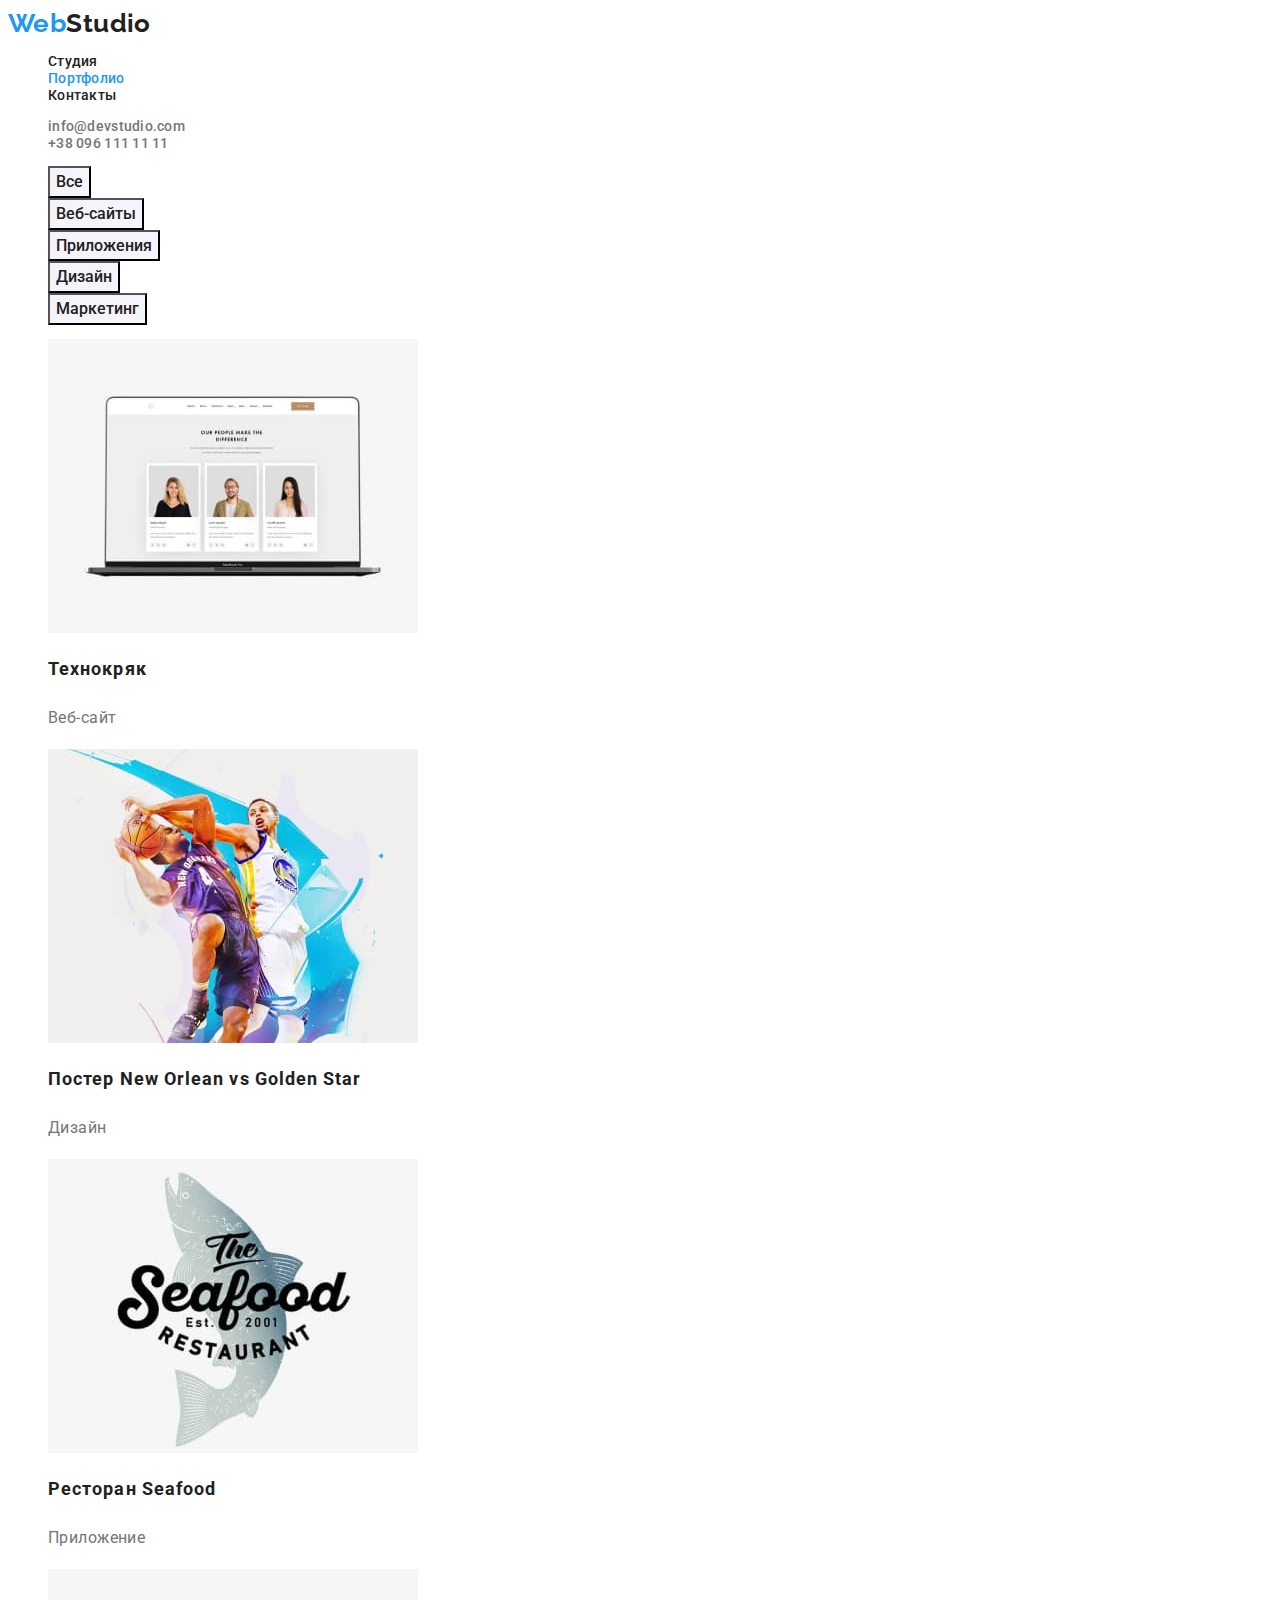
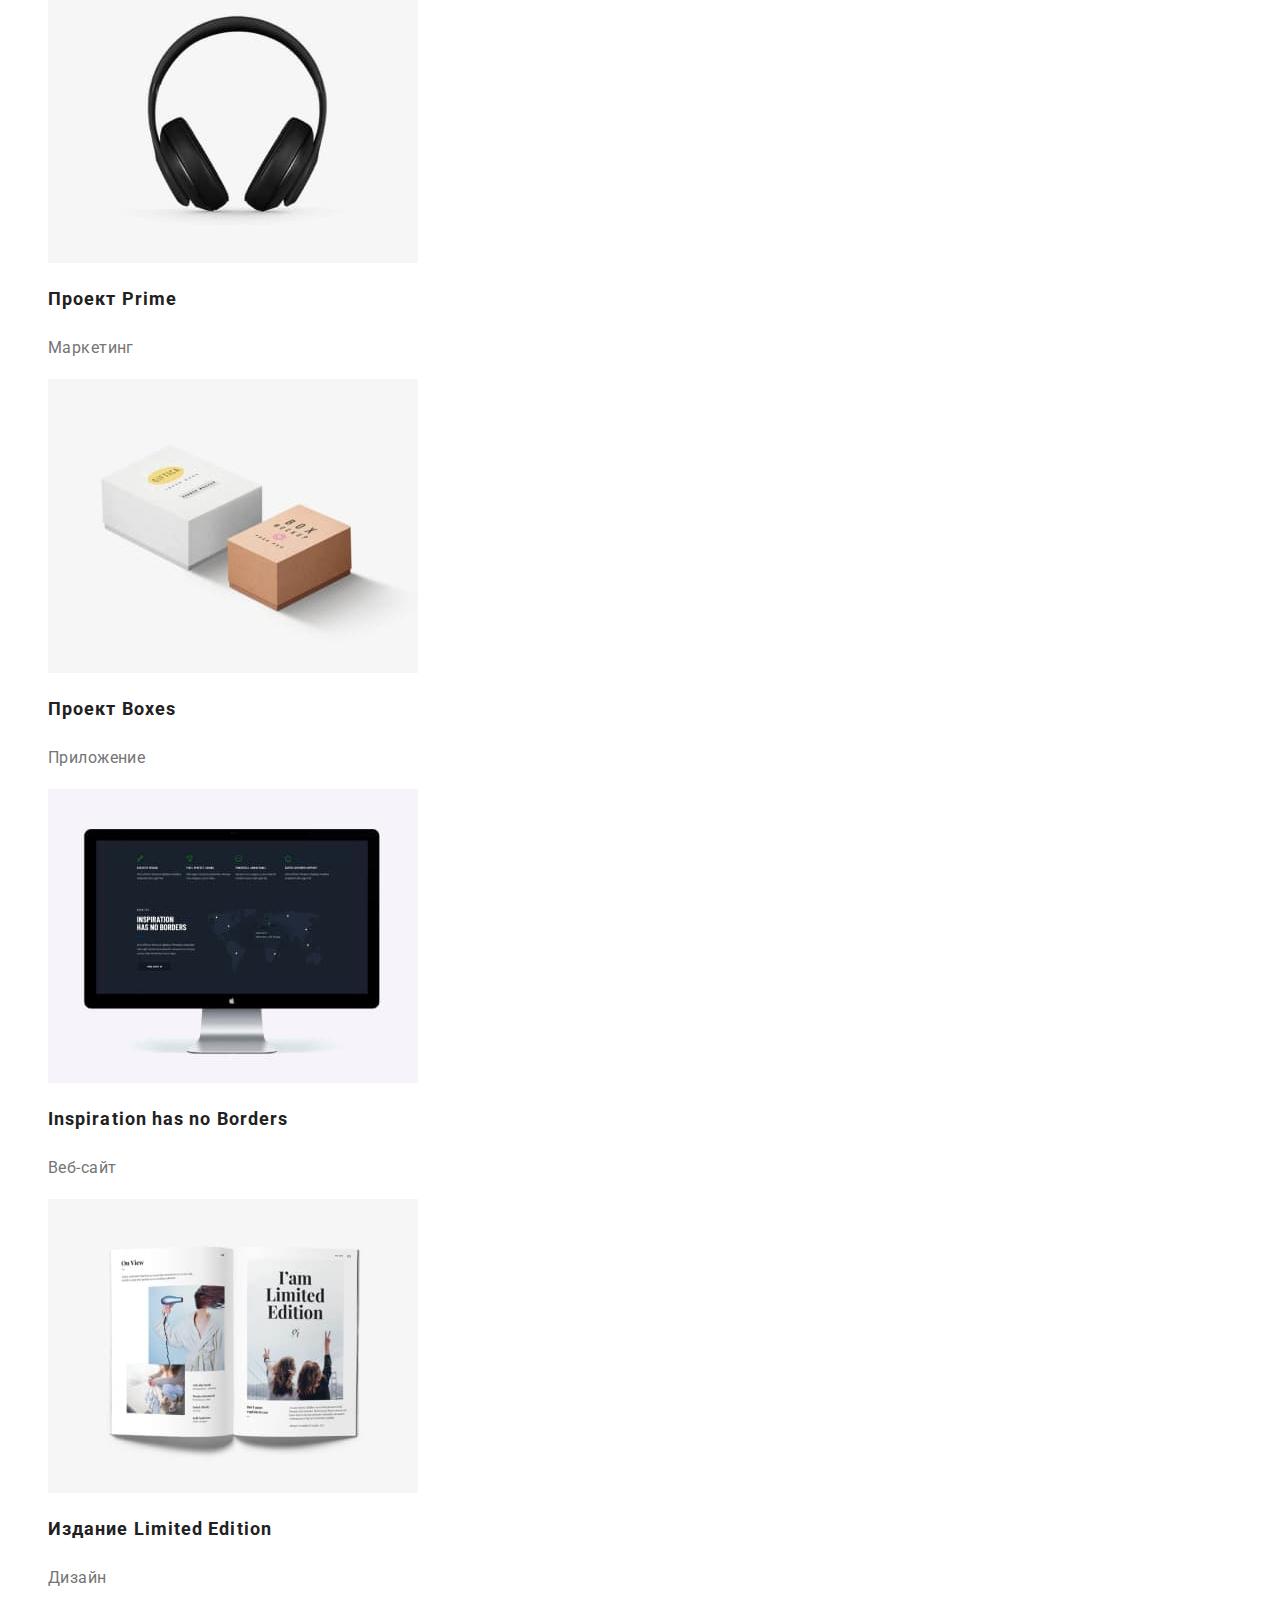
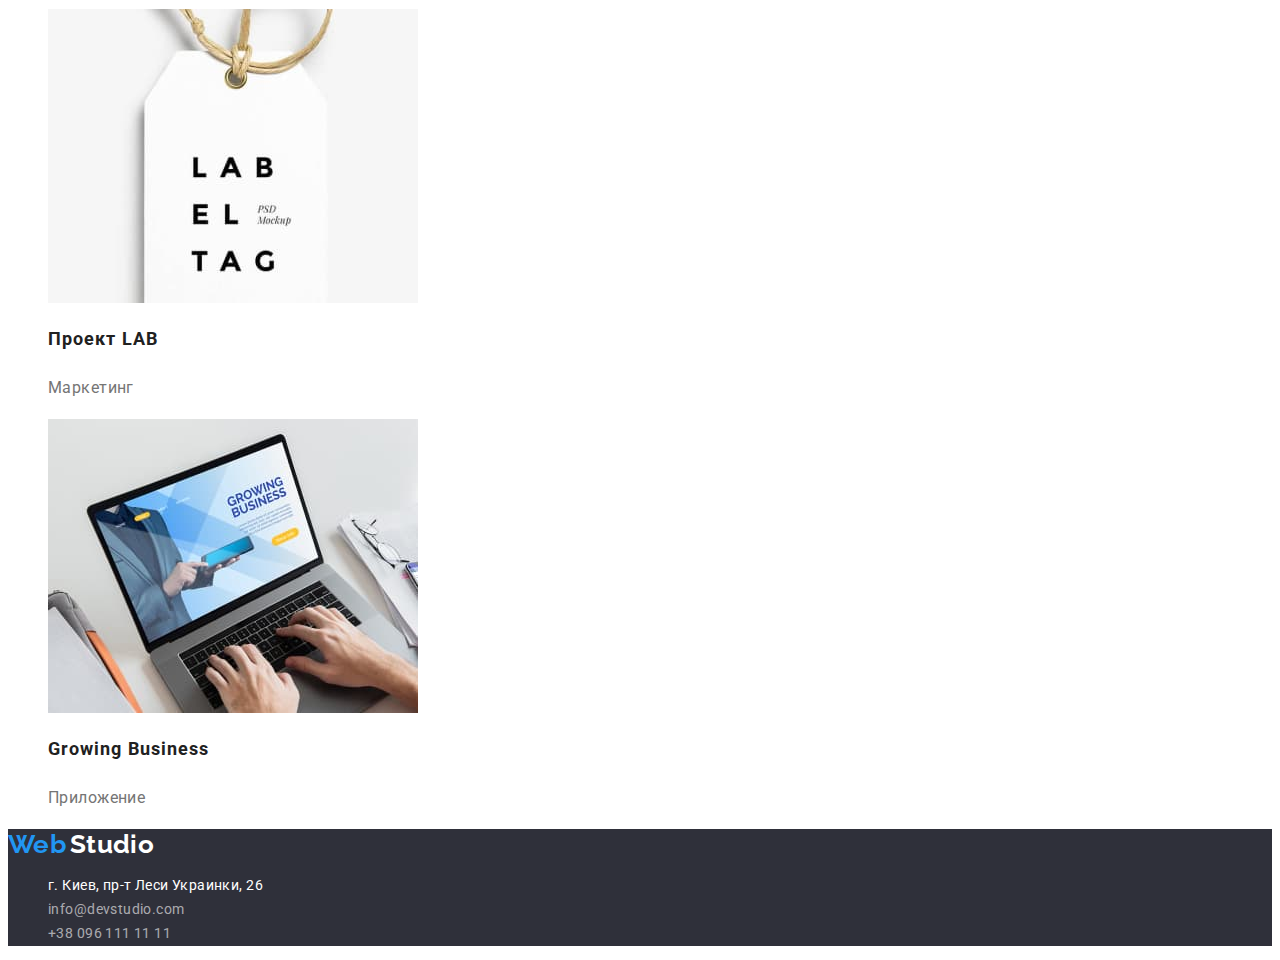
==== portfolio.html @ 916453ed "new" ====
<!DOCTYPE html>
<html lang="ru">
<head>
    <meta charset="UTF-8">
    <meta http-equiv="X-UA-Compatible" content="IE=edge">
    <meta name="viewport" content="width=device-width, initial-scale=1.0">
    <title>Document</title>
    <link rel="preconnect" href="https://fonts.googleapis.com">
    <link rel="preconnect" href="https://fonts.gstatic.com" crossorigin>
    <link href="https://fonts.googleapis.com/css2?family=Raleway:wght@700&family=Roboto:wght@400;500;700;900&display=swap"
          rel="stylesheet">
    <link rel="stylesheet" href="./css/styles.css">
</head>
<body>
         <header class="page-header">
                <nav class="nav">
                    <a href="index.html" class="page-logo link"> <span class="logo-active">Web</span><span
                            class="logo">Studio</span></a>
            
                    <ul class="site-nav list">
                        <li><a href="./index.html" class="link ">Студия</a></li>
                        <li><a href="./portfolio.html" class="link current">Портфолио</a></li>
                        <li><a href="" class="link">Контакты</a></li>
                    </ul>
                </nav>
                <ul class="auth-nav list">
                    <li class=""><a href="mail:info@devstudio.com" class="link">info@devstudio.com </a></li>
                    <li class=""><a href="tel:+380961111111" class="link">+38 096 111 11 11 </a></li>
                </ul>
            
         </header>
        <main>
            <section>
                <h1 class="visually-hidden">Портфолио</h1>
                <ul class="list">
                    <li><button type="button" class="btn">Все</button></li>
                    <li><button type="button" class="btn">Веб-сайты</button></li>
                    <li><button type="button" class="btn">Приложения</button></li>
                    <li><button type="button" class="btn">Дизайн</button></li>
                    <li><button type="button" class="btn">Маркетинг</button></li>
                </ul>
                <ul class="list">
                    <li class="">
                        <a href="" class="link">
                            <img src="./images/portfolio-1.jpg" alt="наши люди" width="370">
                            <h2 class="port-title">Технокряк</h2>
                            <p class="port-text">Веб-сайт</p>
                        </a>
                    </li>
                    <li>
                        <a href="" class="link">
                            <img src="./images/portfolio-2.jpg" alt="два баскетболиста" width="370">
                            <h2 class="port-title">Постер New Orlean vs Golden Star</h2>
                            <p class="port-text">Дизайн</p>
                        </a>
                    </li>
                    <li>
                        <a href="" class="link">
                            <img src="./images/portfolio-3.jpg" alt="ресторан морепродуктов" width="370">
                            <h2 class="port-title">Ресторан Seafood</h2>
                            <p class="port-text">Приложение</p>
                        </a>
                    </li>
                    <li>
                        <a href="" class="link">
                            <img src="./images/portfolio-4.jpg" alt="наушники" width="370">
                            <h2 class="port-title">Проект Prime</h2>
                            <p class="port-text">Маркетинг</p>
                        </a>
                    </li>
                    <li>
                        <a href="" class="link">
                            <img src="./images/portfolio-5.jpg" alt="две коробки" width="370">
                            <h2 class="port-title">Проект Boxes</h2>
                            <p class="port-text">Приложение</p>
                        </a>
                    </li>
                    <li>
                        <a href="" class="link">
                            <img src="./images/portfolio-6.jpg" alt="монитор" width="370">
                            <h2 class="port-title">Inspiration has no Borders</h2>
                            <p class="port-text">Веб-сайт</p>
                        </a>
                    </li>
                    <li>
                        <a href="" class="link">
                            <img src="./images/portfolio-7.jpg" alt="книга" width="370">
                            <h2 class="port-title">Издание Limited Edition</h2>
                            <p class="port-text">Дизайн</p>
                        </a>
                    </li>
                    <li>
                        <a href="" class="link">
                            <img src="./images/portfolio-8.jpg" alt="бирка">
                            <h2 class="port-title">Проект LAB</h2>
                            <p class="port-text">Маркетинг</p>
                        </a>
                    </li>
                    <li>
                        <a href="" class="link">
                            <img src="./images/portfolio-9.jpg" alt="ноутбук" width="370">
                            <h2 class="port-title">Growing Business</h2>
                            <p class="port-text">Приложение</p>
                        </a>
                    </li>
                </ul>
            </section>
        </main>

    <footer class="group">
        <a href="index.html" class="page-logo link "> <span class="logo-active">Web</span> <span class="logo">Studio</span></a>
        <address class="place">
            <ul class="menu list">
                <li><a href="https://goo.gl/maps/wAKZmXzCCc5WXMGi8" target="blank" rel="noopener nofollow noreferrer"
                        class="home-link link">
                        г. Киев, пр-т Леси Украинки, 26</a></li>
                <li><a href="mail:info@devstudio.com" class="link-direction link">info@devstudio.com</a></li>
                <li><a href="tel:+380961111111" class="link-direction link">+38 096 111 11 11</a></li>
            </ul>
        </address>
    
    </footer>
</body>
</html>
---- css/styles.css ----
:root{
    --primary-text-color: #757575;
    --title-text-color:#212121;
    --accent-color:#2196F3;
    --second-accent-color:#188CE8;
    --white-text-color: #FFFFFF;
    --primary-background-color:#FFFFFF; 
    --second-background-color:#2F303A;
    --third-background-color:#F5F4FA;
    --footer-color:rgba(255, 255, 255, 0.6);
}
body{
    font-family: 'Roboto',sans-serif;
    background-color: var(--primary-background-color);
    color: var(--primary-text-color);
    font-size: 14px;
    letter-spacing: 0.03em;
}

/* ---------------------logo----------------- */
.page-logo:focus{
    color: var(--accent-color);
}
.logo-active{
    font-family:'Raleway',sans-serif;
    font-weight: 700;
    font-size: 26px;
    line-height: 1.19;
    color: var(--accent-color);
}
.logo{
    font-family:'Raleway',sans-serif;
    font-weight: 700;
    font-size: 26px;
    line-height: 1.19;
    color: var(--title-text-color);
}
/* --------------------header-------------------- */
.page-header{
    background-color: var(--white-text-color);
}
.site-nav .link {
    font-weight: 500;
    line-height: 1.14;
    letter-spacing: 0.02em;
    color: var(--title-text-color);
}
.site-nav .link:hover,
.site-nav .link:focus {
    color: var(--accent-color);
}

.auth-nav .link{
    font-weight: 500;
    line-height: 1.14;
    letter-spacing: 0.02em;
    color: var(--primary-text-color);
}
.auth-nav .link:focus, 
.auth-nav .link:hover{
    color: var(--accent-color);
}
.site-nav .current{
    color: var(--accent-color);
}
/* ---------------hero--------------------- */
.hero,
.group{
    background-color:var(--second-background-color);
}
.hero-title{
    font-weight: 900;
    font-size: 44px;
    line-height: 1.36;
    text-align: center;
    letter-spacing: 0.06em;
    text-transform: uppercase;
    color: var(--white-text-color);
}
.hero-btn{
    background-color: var(--accent-color);
    box-shadow: 0px 4px 4px rgba(0, 0, 0, 0.15);
    border-radius: 4px;
    font-weight: 700;
    font-size: 16px;
    line-height: 1.88;
    display: flex;
    align-items: center;
    text-align: center;
    letter-spacing: 0.06em;
    color: var(--white-text-color);
    font-family: inherit;
    cursor: pointer;
}
.hero-btn:hover, 
.hero-btn:focus{
    background-color: var(--second-accent-color);
}

/* -----------------visually-hidden------------------- */
.visually-hidden{
    position: absolute;
    width: 1px;
    height: 1px;
    margin: -1px;
    border: 0;
    padding: 0;
    clip: rect(0 0 0 0);
    overflow: hidden;
}


/* --------------benefits--------------------------- */

.benefits,
.works{
    background-color:var(--primary-background-color);
}
.benefits .title{
    font-weight: 700;
    line-height: 1.14;
    text-transform: uppercase;
    color:var(--title-text-color);
}
.benefits .text{
    line-height: 1.71;
    color: var(--primary-text-color);
}

/* ----------------works-------------------------- */
.team-title,
.works-title{
    font-weight: 700;
    font-size: 36px;
    line-height: 1.16;
    text-align: center;
    color: var(--title-text-color);
}
/* ----------------team----------------------------- */

.team{
    background-color: var(--third-background-color);
}
.team-list{
  background-color: var(--white-text-color);
    box-shadow: 0px 1px 3px rgba(0, 0, 0, 0.12),
    0px 1px 1px rgba(0, 0, 0, 0.14),
    0px 2px 1px rgba(0, 0, 0, 0.2);
    border-radius: 0px 0px 4px 4px;

    width: 270px;
    height: 368px;
    left: 215px;
    top: 1635px;
}
.team .title{
    font-weight: 500;
    font-size: 16px;
    line-height: 1.19;
    text-align: center;
    color: var(--title-text-color);
}
.team .text{
    font-weight: 400;
    font-size: 16px;
    line-height: 1.19;
    text-align: center;
    color:var(--primary-text-color);
}
/* -------------footer-------------- */
.group .logo{
    color: var(--white-text-color);
}
.place {
    font-style: normal;
}
.menu .link-direction {
    color: var(--footer-color);
}
.link-direction,
.home-link{
    line-height: 1.71;
}
.menu .link-direction:hover,
.menu .link-direction:focus{
    color: var(--accent-color);
}

.menu .home-link{
   
    color: var(--white-text-color);
}

.link{
    text-decoration: none;
}
.list{
    list-style: none;
}


/* --------------portfolio------------------ */
.btn{
    font-weight: 500;
    font-size: 16px;
    line-height: 1.62;
    text-align: center;
    color: var(--title-text-color);
    background-color: var(--third-background-color);
    cursor: pointer;
    font-family: inherit;
}
.btn:hover,
.btn:focus{
    color: var(--white-text-color);
    background-color:var(--accent-color)
}
/* ------------section-------------- */
.port-title{
    font-weight: 700;
    font-size: 18px;
    line-height: 2;
    letter-spacing: 0.06em;
    color: var(--title-text-color);
}
.port-text{
    font-weight: 400;
    font-size: 16px;
    line-height: 1.88;
    color: var(--primary-text-color);
}
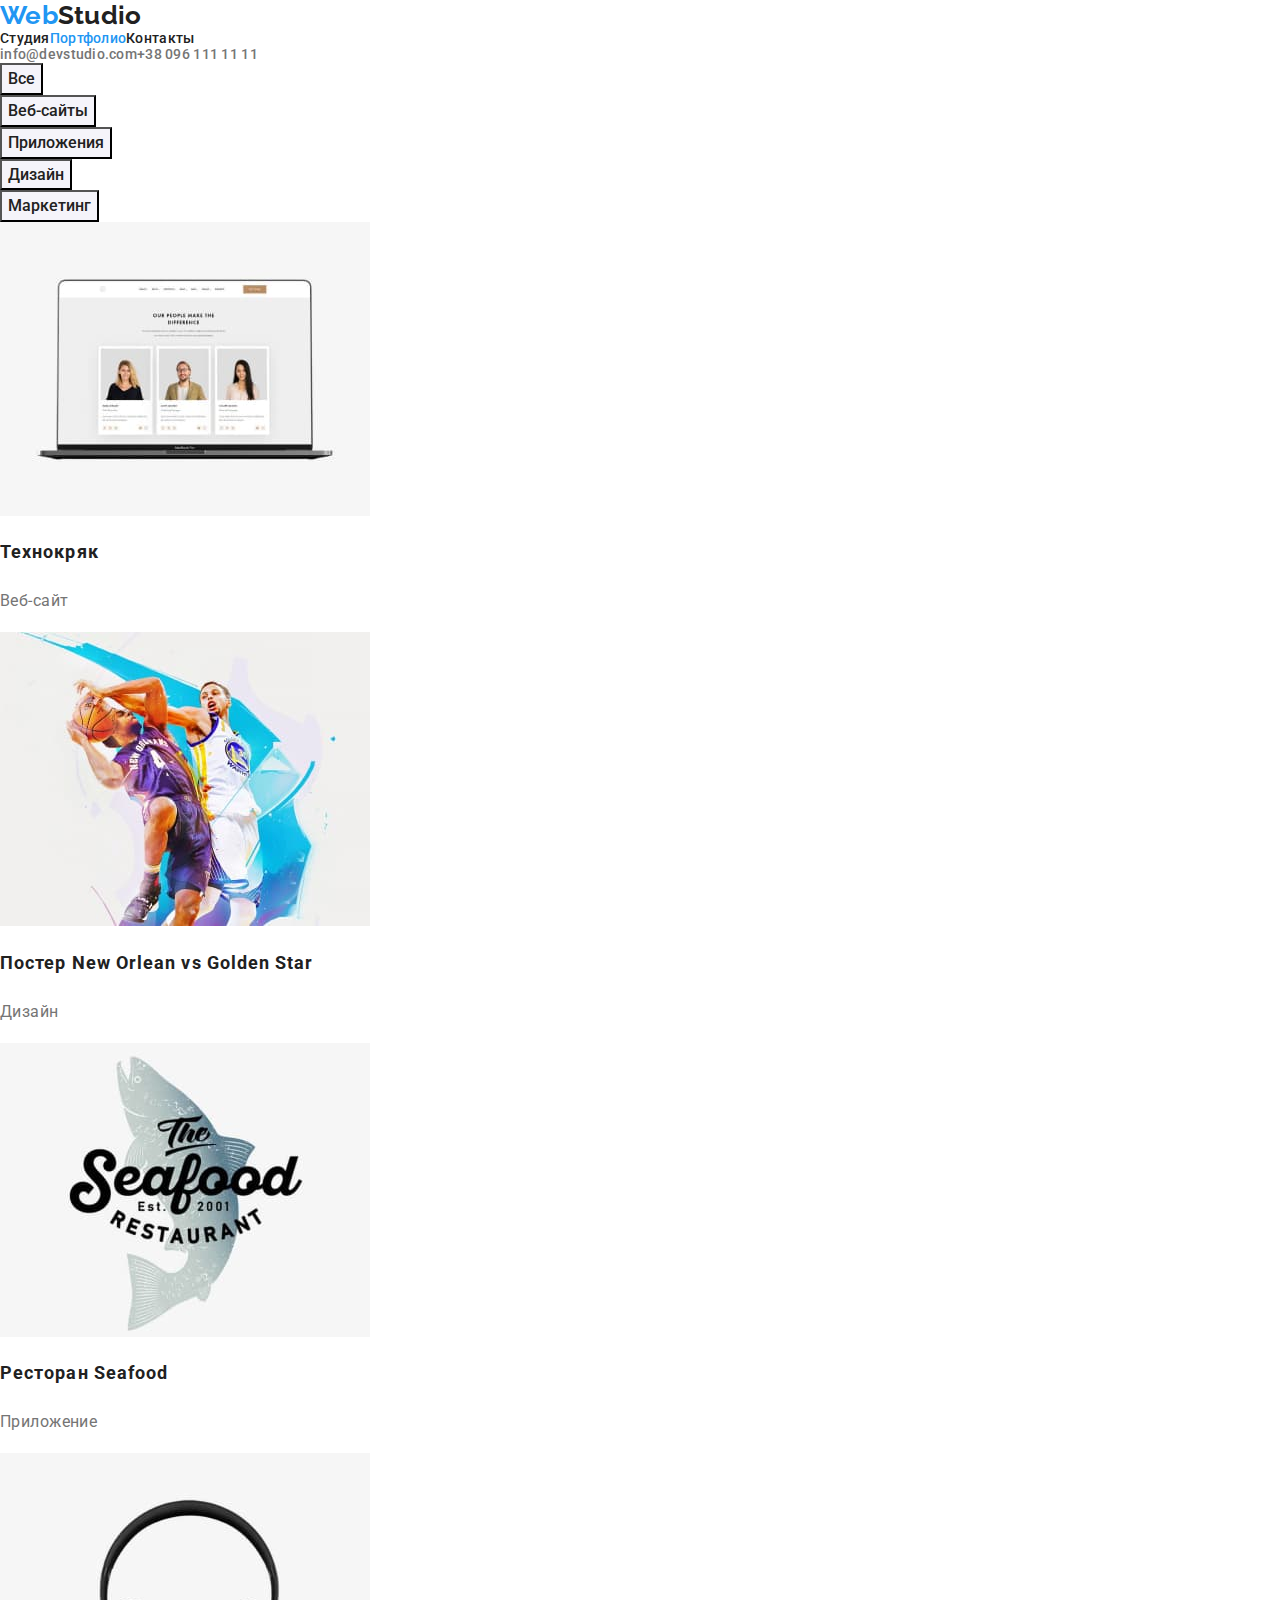
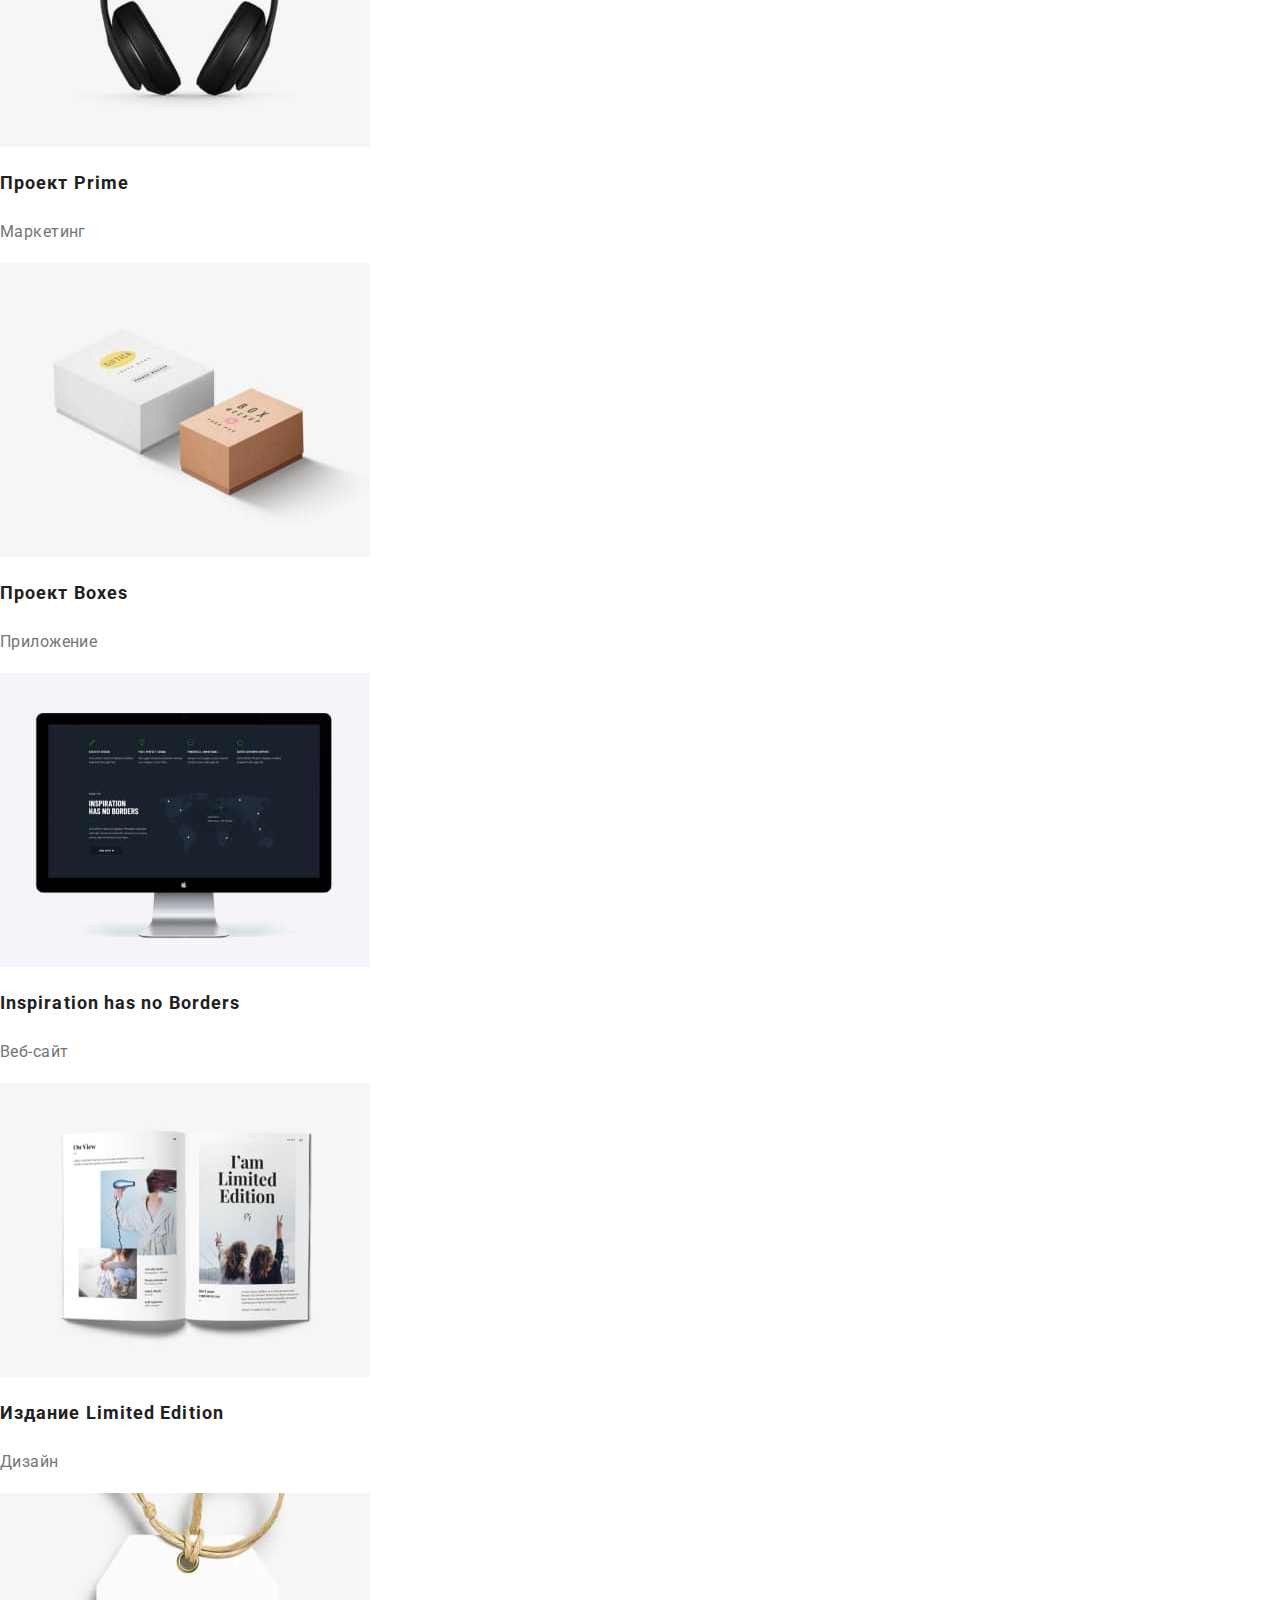
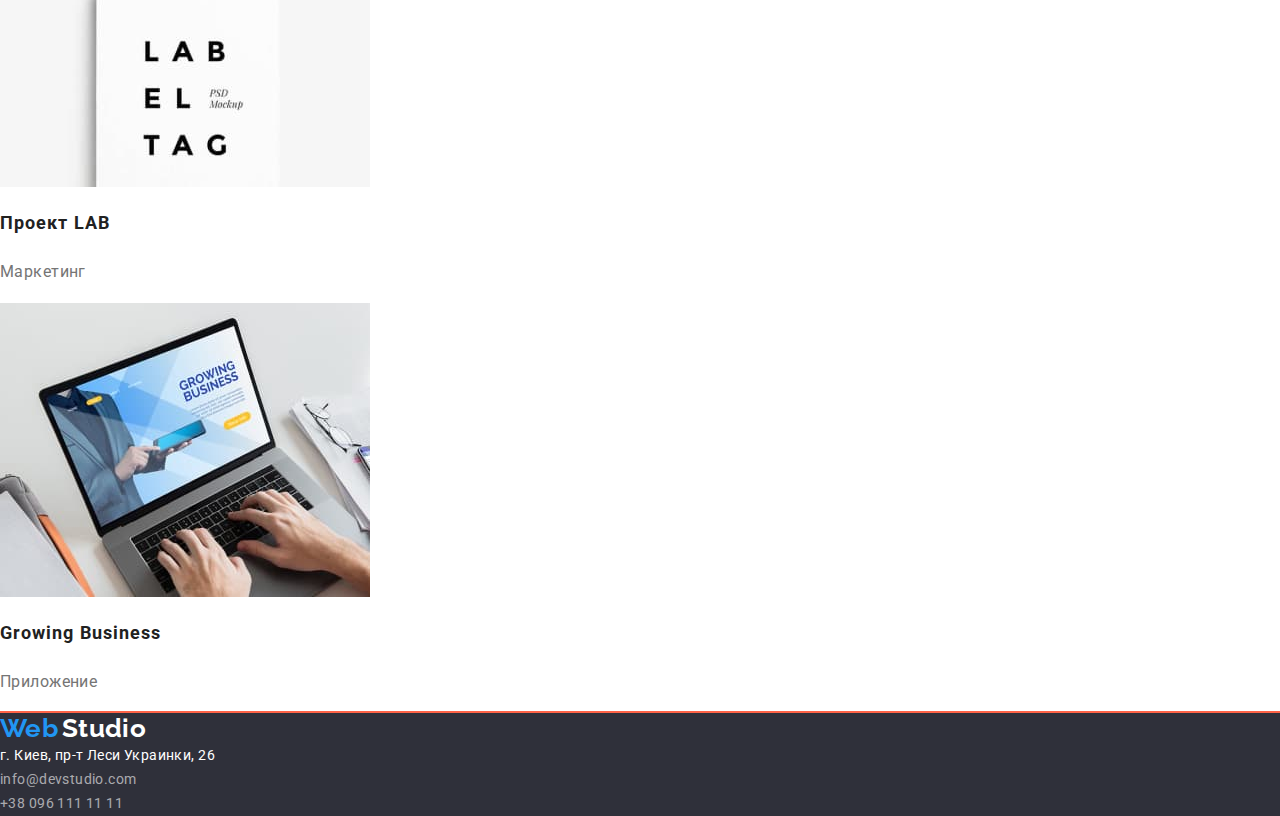
==== commit ccca56e0: "add html scc" ====
--- a/portfolio.html
+++ b/portfolio.html
@@ -5,11 +5,15 @@
     <meta http-equiv="X-UA-Compatible" content="IE=edge">
     <meta name="viewport" content="width=device-width, initial-scale=1.0">
     <title>Document</title>
+    <link rel="stylesheet" href="https://cdnjs.cloudflare.com/ajax/libs/modern-normalize/1.0.0/modern-normalize.min.css" />
+
     <link rel="preconnect" href="https://fonts.googleapis.com">
     <link rel="preconnect" href="https://fonts.gstatic.com" crossorigin>
+
     <link href="https://fonts.googleapis.com/css2?family=Raleway:wght@700&family=Roboto:wght@400;500;700;900&display=swap"
           rel="stylesheet">
     <link rel="stylesheet" href="./css/styles.css">
+    
 </head>
 <body>
          <header class="page-header">
--- a/css/styles.css
+++ b/css/styles.css
@@ -15,11 +15,32 @@
     color: var(--primary-text-color);
     font-size: 14px;
     letter-spacing: 0.03em;
-}
-
+    
+}
+
+
+
+ul{
+    padding: 0;
+    margin: 0;
+    list-style: none;
+}
+a{
+    text-decoration: none;
+}
+.container {
+
+    width: 1200px;
+    padding-left: 15px;
+    padding-right: 15px;
+    outline: 2px solid tomato;
+
+    /* text-align: center; */
+}
 /* ---------------------logo----------------- */
 .page-logo:focus{
     color: var(--accent-color);
+    
 }
 .logo-active{
     font-family:'Raleway',sans-serif;
@@ -36,46 +57,59 @@
     color: var(--title-text-color);
 }
 /* --------------------header-------------------- */
+
 .page-header{
-    background-color: var(--white-text-color);
-}
-.site-nav .link {
     font-weight: 500;
     line-height: 1.14;
     letter-spacing: 0.02em;
-    color: var(--title-text-color);
-}
+    background-color: var(--white-text-color);
+}
+.site-nav .link {
+    color: var(--title-text-color);
+}
+
+.auth-nav .link {
+    color: var(--primary-text-color);
+}
+
 .site-nav .link:hover,
-.site-nav .link:focus {
-    color: var(--accent-color);
-}
-
-.auth-nav .link{
-    font-weight: 500;
-    line-height: 1.14;
-    letter-spacing: 0.02em;
-    color: var(--primary-text-color);
-}
-.auth-nav .link:focus, 
-.auth-nav .link:hover{
-    color: var(--accent-color);
-}
+.site-nav .link:focus,
+.auth-nav .link:focus,
+.auth-nav .link:hover {
+    color: var(--accent-color);
+}
+
 .site-nav .current{
     color: var(--accent-color);
+}
+
+.site-nav,
+.auth-nav{
+    display: flex;
 }
 /* ---------------hero--------------------- */
 .hero,
 .group{
     background-color:var(--second-background-color);
-}
+    outline: 2px solid tomato;
+}
+.hero{
+    text-align: center;
+    /* margin-bottom: 94px; */
+}
+
 .hero-title{
+    margin-top: 0;
+    margin-bottom: 30px;
+
     font-weight: 900;
     font-size: 44px;
     line-height: 1.36;
-    text-align: center;
     letter-spacing: 0.06em;
     text-transform: uppercase;
-    color: var(--white-text-color);
+
+    color: var(--white-text-color);
+    /* background-color: teal; */
 }
 .hero-btn{
     background-color: var(--accent-color);
@@ -84,13 +118,14 @@
     font-weight: 700;
     font-size: 16px;
     line-height: 1.88;
-    display: flex;
-    align-items: center;
-    text-align: center;
+    display:inline-block;
+    /* align-items: center; */
+    /* text-align: center; */
     letter-spacing: 0.06em;
     color: var(--white-text-color);
     font-family: inherit;
     cursor: pointer;
+    /* margin-bottom: 200px; */
 }
 .hero-btn:hover, 
 .hero-btn:focus{
@@ -117,31 +152,75 @@
     background-color:var(--primary-background-color);
 }
 .benefits .title{
+    margin-top: 0;
+    margin-bottom: 10px;
     font-weight: 700;
     line-height: 1.14;
     text-transform: uppercase;
     color:var(--title-text-color);
+    /* background-color:tomato; */
 }
 .benefits .text{
+    margin-top: 0;
+    margin-bottom: 0;
     line-height: 1.71;
     color: var(--primary-text-color);
+}
+
+.benefits {
+    padding-bottom: 94px;
+    padding-top: 94px;
+    /* background-color: rebeccapurple; */
+
+    /* margin-bottom: 94px;  */
+    /* background-color: tomato; */
 }
 
 /* ----------------works-------------------------- */
 .team-title,
 .works-title{
+    margin-top: 0;
+    margin-bottom: 50px;
     font-weight: 700;
     font-size: 36px;
     line-height: 1.16;
     text-align: center;
     color: var(--title-text-color);
 }
+.works{
+    /* background-color: tomato; */
+    /* margin-bottom: 94px; */
+    padding-bottom: 102px;
+}
+
+
 /* ----------------team----------------------------- */
 
 .team{
+    
     background-color: var(--third-background-color);
+    padding-top: 178px;
+    padding-bottom: 102px;
+}
+
+.team .title {
+    margin-top: 0;
+    margin-bottom: 10px;
+
+    font-weight: 500;
+    font-size: 16px;
+    line-height: 1.19;
+     text-align: center;
+    color: var(--title-text-color); 
+}
+
+.imag{
+    margin-bottom: 30px;
 }
 .team-list{
+   
+
+    
   background-color: var(--white-text-color);
     box-shadow: 0px 1px 3px rgba(0, 0, 0, 0.12),
     0px 1px 1px rgba(0, 0, 0, 0.14),
@@ -152,15 +231,12 @@
     height: 368px;
     left: 215px;
     top: 1635px;
-}
-.team .title{
-    font-weight: 500;
-    font-size: 16px;
-    line-height: 1.19;
-    text-align: center;
-    color: var(--title-text-color);
-}
+    
+}
+
 .team .text{
+    margin-top: 0;
+    margin-bottom: 30px;
     font-weight: 400;
     font-size: 16px;
     line-height: 1.19;
@@ -187,16 +263,10 @@
 }
 
 .menu .home-link{
-   
-    color: var(--white-text-color);
-}
-
-.link{
-    text-decoration: none;
-}
-.list{
-    list-style: none;
-}
+    color: var(--white-text-color);
+}
+
+
 
 
 /* --------------portfolio------------------ */
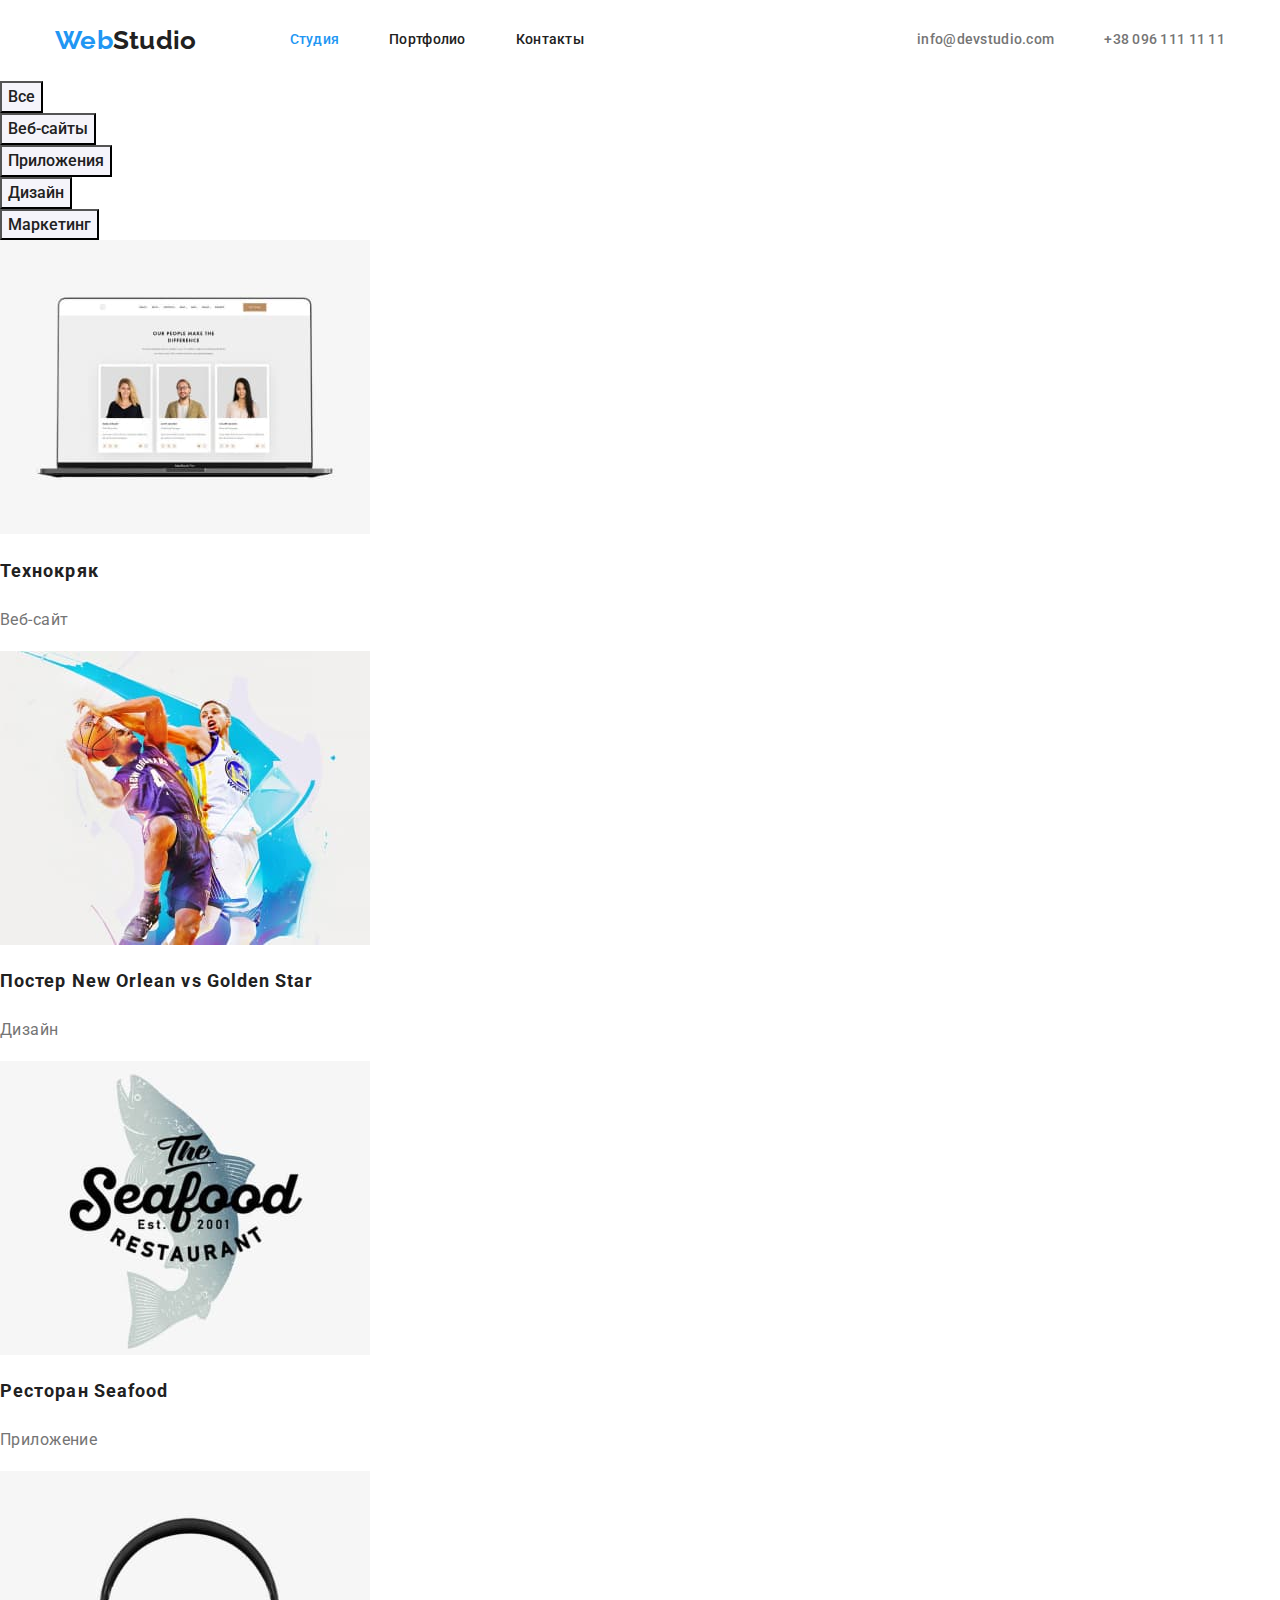
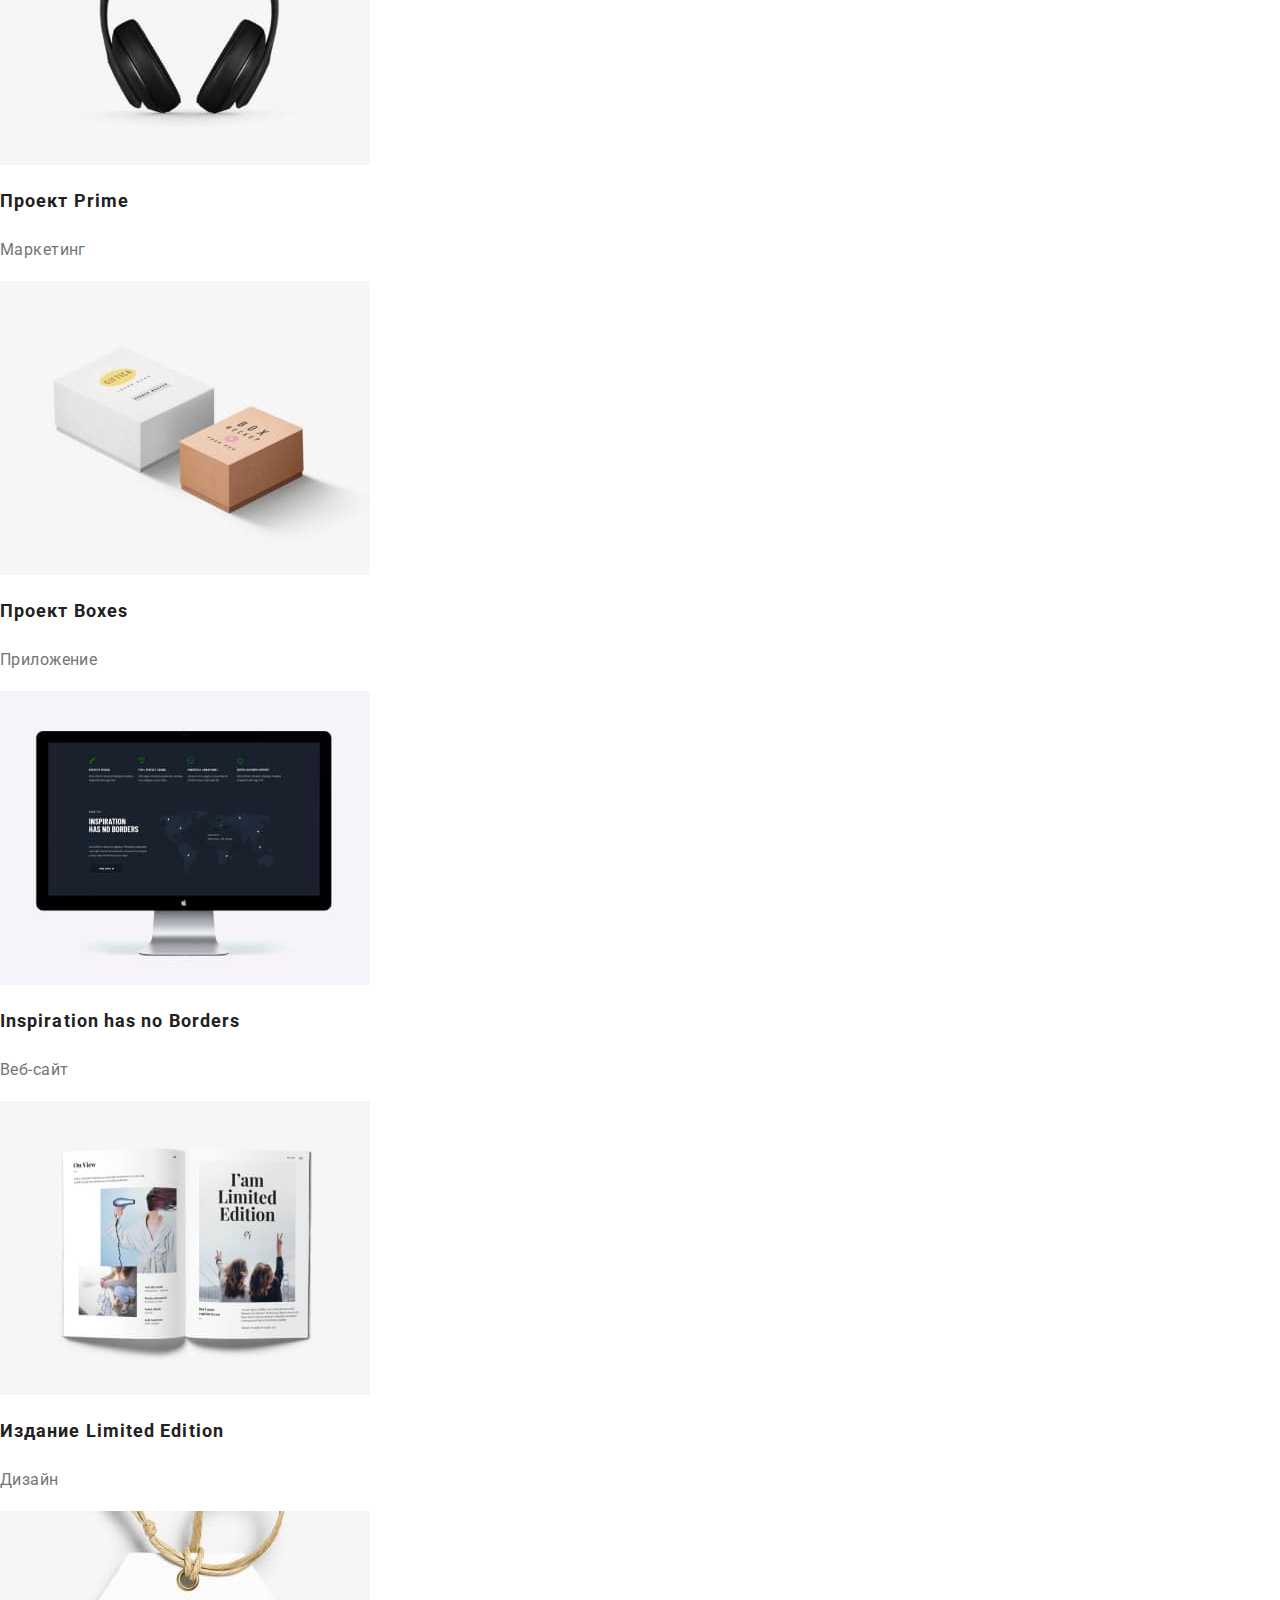
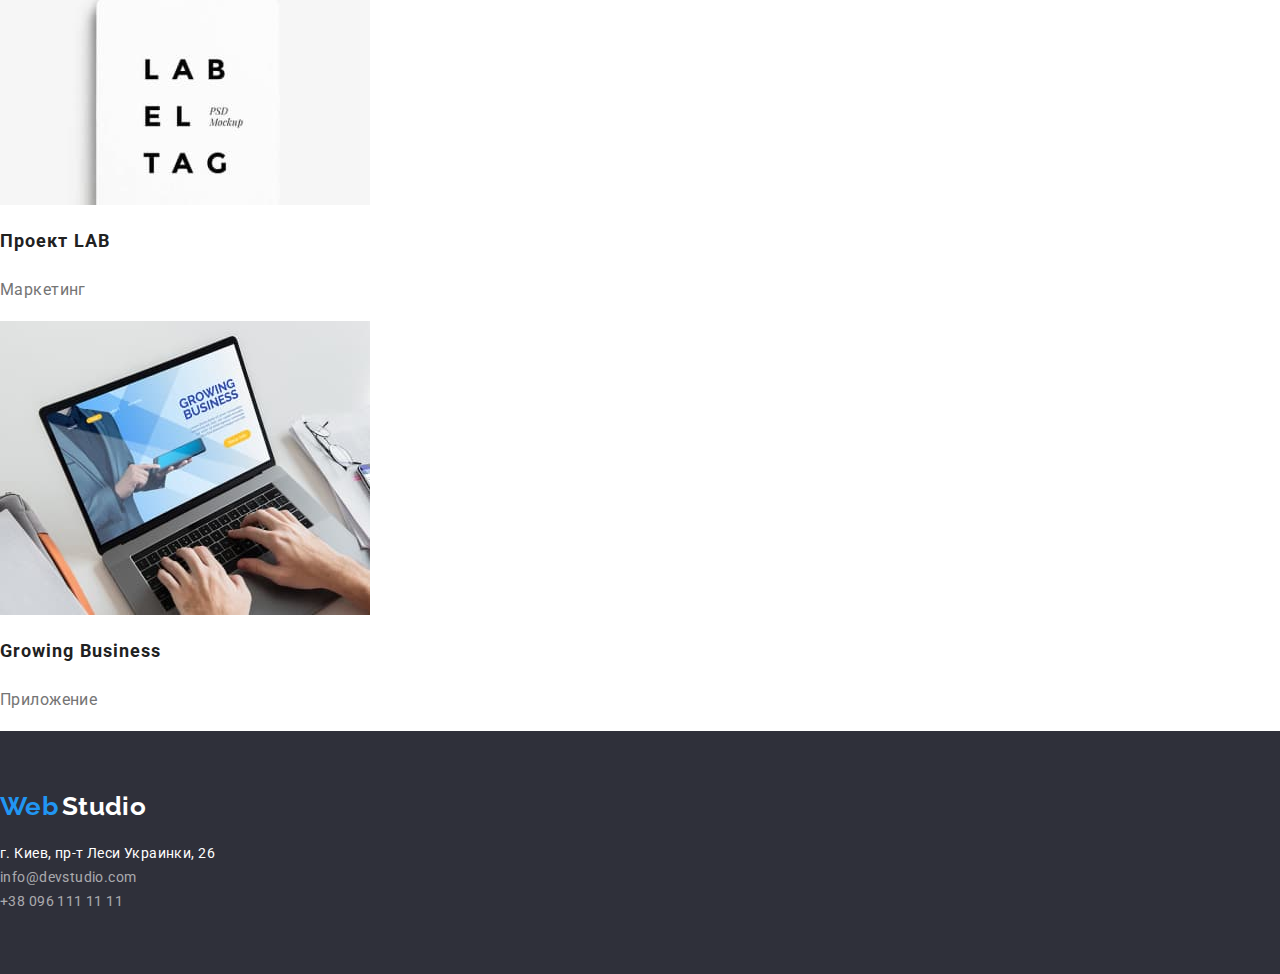
==== commit 3ac9e6b8: "add html" ====
--- a/portfolio.html
+++ b/portfolio.html
@@ -16,23 +16,28 @@
     
 </head>
 <body>
-         <header class="page-header">
-                <nav class="nav">
-                    <a href="index.html" class="page-logo link"> <span class="logo-active">Web</span><span
+        <header class="page-header">
+            <div class="container main-nav">
+                <nav class="header-nav">
+                    <a href="index.html" class="page-logo link"><span class="logo-active">Web</span><span
                             class="logo">Studio</span></a>
-            
-                    <ul class="site-nav list">
-                        <li><a href="./index.html" class="link ">Студия</a></li>
-                        <li><a href="./portfolio.html" class="link current">Портфолио</a></li>
-                        <li><a href="" class="link">Контакты</a></li>
+        
+                    <ul class="site-nav">
+                        <li class="item"><a href="./index.html" class="link current">Студия</a></li>
+                        <li class="item"><a href="./portfolio.html" class="link ">Портфолио</a></li>
+                        <li class="item"><a href="" class="link">Контакты</a></li>
                     </ul>
                 </nav>
-                <ul class="auth-nav list">
-                    <li class=""><a href="mail:info@devstudio.com" class="link">info@devstudio.com </a></li>
-                    <li class=""><a href="tel:+380961111111" class="link">+38 096 111 11 11 </a></li>
+        
+                <ul class="auth-nav">
+                    <li class="item"><a href="mail:info@devstudio.com" class="link">info@devstudio.com </a></li>
+                    <li class="item"><a href="tel:+380961111111" class="link">+38 096 111 11 11 </a></li>
                 </ul>
-            
-         </header>
+        
+            </div>
+        
+        
+        </header>
         <main>
             <section>
                 <h1 class="visually-hidden">Портфолио</h1>
--- a/css/styles.css
+++ b/css/styles.css
@@ -9,6 +9,7 @@
     --third-background-color:#F5F4FA;
     --footer-color:rgba(255, 255, 255, 0.6);
 }
+
 body{
     font-family: 'Roboto',sans-serif;
     background-color: var(--primary-background-color);
@@ -18,54 +19,99 @@
     
 }
 
-
-
 ul{
     padding: 0;
     margin: 0;
     list-style: none;
 }
-a{
+
+.link{
     text-decoration: none;
 }
+
 .container {
-
     width: 1200px;
-    padding-left: 15px;
-    padding-right: 15px;
-    outline: 2px solid tomato;
-
-    /* text-align: center; */
+    margin: 0 auto;
+    padding: 0 15px;
+
+    /* outline: 2px solid tomato; */
 }
 /* ---------------------logo----------------- */
 .page-logo:focus{
     color: var(--accent-color);
-    
-}
+}
+
+.page-logo{
+    padding-top: 25px;
+    padding-bottom: 25px;
+}
+
 .logo-active{
+    color: var(--accent-color);
+
     font-family:'Raleway',sans-serif;
     font-weight: 700;
     font-size: 26px;
     line-height: 1.19;
-    color: var(--accent-color);
-}
+}
+
 .logo{
+    color: var(--title-text-color);
+
     font-family:'Raleway',sans-serif;
     font-weight: 700;
     font-size: 26px;
-    line-height: 1.19;
-    color: var(--title-text-color);
+    line-height: 1.19; 
 }
 /* --------------------header-------------------- */
 
 .page-header{
+    background-color: var(--white-text-color);
+    
+
     font-weight: 500;
     line-height: 1.14;
     letter-spacing: 0.02em;
-    background-color: var(--white-text-color);
-}
+}
+
+/* main-nav */
+.main-nav{
+    display: flex;
+    align-items: center;
+}
+
+.header-nav{
+    display: flex;
+}
+
 .site-nav .link {
-    color: var(--title-text-color);
+    display: block;
+    padding-top: 32px;
+    padding-bottom: 32px;
+
+    color: var(--title-text-color);
+}
+
+.site-nav{
+    display: flex;
+    margin-left: 93px;
+}
+
+.site-nav .item+ .item{
+    margin-left: 50px;
+}
+
+/* auth-nav */
+
+.auth-nav{
+    display: flex;
+    padding-top: 32px;
+    padding-bottom: 32px;
+    margin-left: auto;
+}
+
+.auth-nav .item+.item{
+    margin-left: 50px;
 }
 
 .auth-nav .link {
@@ -76,57 +122,57 @@
 .site-nav .link:focus,
 .auth-nav .link:focus,
 .auth-nav .link:hover {
-    color: var(--accent-color);
+    color: var(--accent-color);     
 }
 
 .site-nav .current{
     color: var(--accent-color);
 }
 
-.site-nav,
-.auth-nav{
-    display: flex;
-}
 /* ---------------hero--------------------- */
-.hero,
-.group{
+.hero{
     background-color:var(--second-background-color);
-    outline: 2px solid tomato;
-}
+}
+
 .hero{
     text-align: center;
-    /* margin-bottom: 94px; */
 }
 
 .hero-title{
-    margin-top: 0;
+    padding-top: 200px;
+    width: 696px;
+    margin: 0 auto;
     margin-bottom: 30px;
+
+    color: var(--white-text-color); 
 
     font-weight: 900;
     font-size: 44px;
     line-height: 1.36;
     letter-spacing: 0.06em;
     text-transform: uppercase;
-
+    
+}
+
+.hero-btn{
+    display:inline-block;
+    margin-bottom: 200px;
+    padding: 10px 32px;
+    border-radius: 4px;
+    border: none;
+
+    background-color: var(--accent-color);
     color: var(--white-text-color);
-    /* background-color: teal; */
-}
-.hero-btn{
-    background-color: var(--accent-color);
-    box-shadow: 0px 4px 4px rgba(0, 0, 0, 0.15);
-    border-radius: 4px;
+
     font-weight: 700;
     font-size: 16px;
     line-height: 1.88;
-    display:inline-block;
-    /* align-items: center; */
-    /* text-align: center; */
     letter-spacing: 0.06em;
-    color: var(--white-text-color);
+
     font-family: inherit;
     cursor: pointer;
-    /* margin-bottom: 200px; */
-}
+   }
+
 .hero-btn:hover, 
 .hero-btn:focus{
     background-color: var(--second-accent-color);
@@ -143,64 +189,82 @@
     clip: rect(0 0 0 0);
     overflow: hidden;
 }
-
-
 /* --------------benefits--------------------------- */
 
 .benefits,
 .works{
     background-color:var(--primary-background-color);
 }
+
+.section-list{
+    display: flex;
+}
+
+.section-list .item+.item{
+    margin-left: 30px;
+}
+
 .benefits .title{
     margin-top: 0;
     margin-bottom: 10px;
+
+    color:var(--title-text-color);
+
     font-weight: 700;
     line-height: 1.14;
     text-transform: uppercase;
-    color:var(--title-text-color);
-    /* background-color:tomato; */
-}
+}
+
 .benefits .text{
     margin-top: 0;
     margin-bottom: 0;
+
+    color: var(--primary-text-color);
+
     line-height: 1.71;
-    color: var(--primary-text-color);
 }
 
 .benefits {
-    padding-bottom: 94px;
-    padding-top: 94px;
-    /* background-color: rebeccapurple; */
-
-    /* margin-bottom: 94px;  */
-    /* background-color: tomato; */
-}
-
+    padding: 94px 0;
+ }
+
+ .benefits{
+     padding-bottom: 0;
+ }
 /* ----------------works-------------------------- */
+
 .team-title,
 .works-title{
     margin-top: 0;
     margin-bottom: 50px;
+
+    color: var(--title-text-color);
+
     font-weight: 700;
     font-size: 36px;
     line-height: 1.16;
-    text-align: center;
-    color: var(--title-text-color);
+    text-align: center; 
+}
+.works-list{
+    display: flex;
+}
+
+.works-list .item+.item{
+    margin-left: 30px;
 }
 .works{
-    /* background-color: tomato; */
-    /* margin-bottom: 94px; */
-    padding-bottom: 102px;
-}
-
-
+    padding: 94px 0;
+}
 /* ----------------team----------------------------- */
 
 .team{
-    
+    padding: 94px 0;
+
     background-color: var(--third-background-color);
-    padding-top: 178px;
-    padding-bottom: 102px;
+}
+
+.imag{
+    margin-bottom: 30px;
 }
 
 .team .title {
@@ -214,14 +278,16 @@
     color: var(--title-text-color); 
 }
 
-.imag{
-    margin-bottom: 30px;
-}
 .team-list{
-   
-
-    
-  background-color: var(--white-text-color);
+    display: flex;
+}
+
+.team-list .item+.item{
+    margin-left: 30px;
+}
+
+.team-list .item{
+    background-color: var(--white-text-color);
     box-shadow: 0px 1px 3px rgba(0, 0, 0, 0.12),
     0px 1px 1px rgba(0, 0, 0, 0.14),
     0px 2px 1px rgba(0, 0, 0, 0.2);
@@ -231,7 +297,6 @@
     height: 368px;
     left: 215px;
     top: 1635px;
-    
 }
 
 .team .text{
@@ -244,15 +309,33 @@
     color:var(--primary-text-color);
 }
 /* -------------footer-------------- */
+.group {
+    background-color: var(--second-background-color);
+}
+
 .group .logo{
     color: var(--white-text-color);
 }
+
+ .group .page-logo{
+    padding-top: 60px;
+    padding-bottom: 0;
+    margin-bottom: 20px;
+    display: block;
+}
+
+.menu .item+.item{
+    margin-top: 9px;
+}
+
 .place {
     font-style: normal;
+    padding-bottom: 60px;
 }
 .menu .link-direction {
     color: var(--footer-color);
 }
+
 .link-direction,
 .home-link{
     line-height: 1.71;
@@ -265,9 +348,6 @@
 .menu .home-link{
     color: var(--white-text-color);
 }
-
-
-
 
 /* --------------portfolio------------------ */
 .btn{
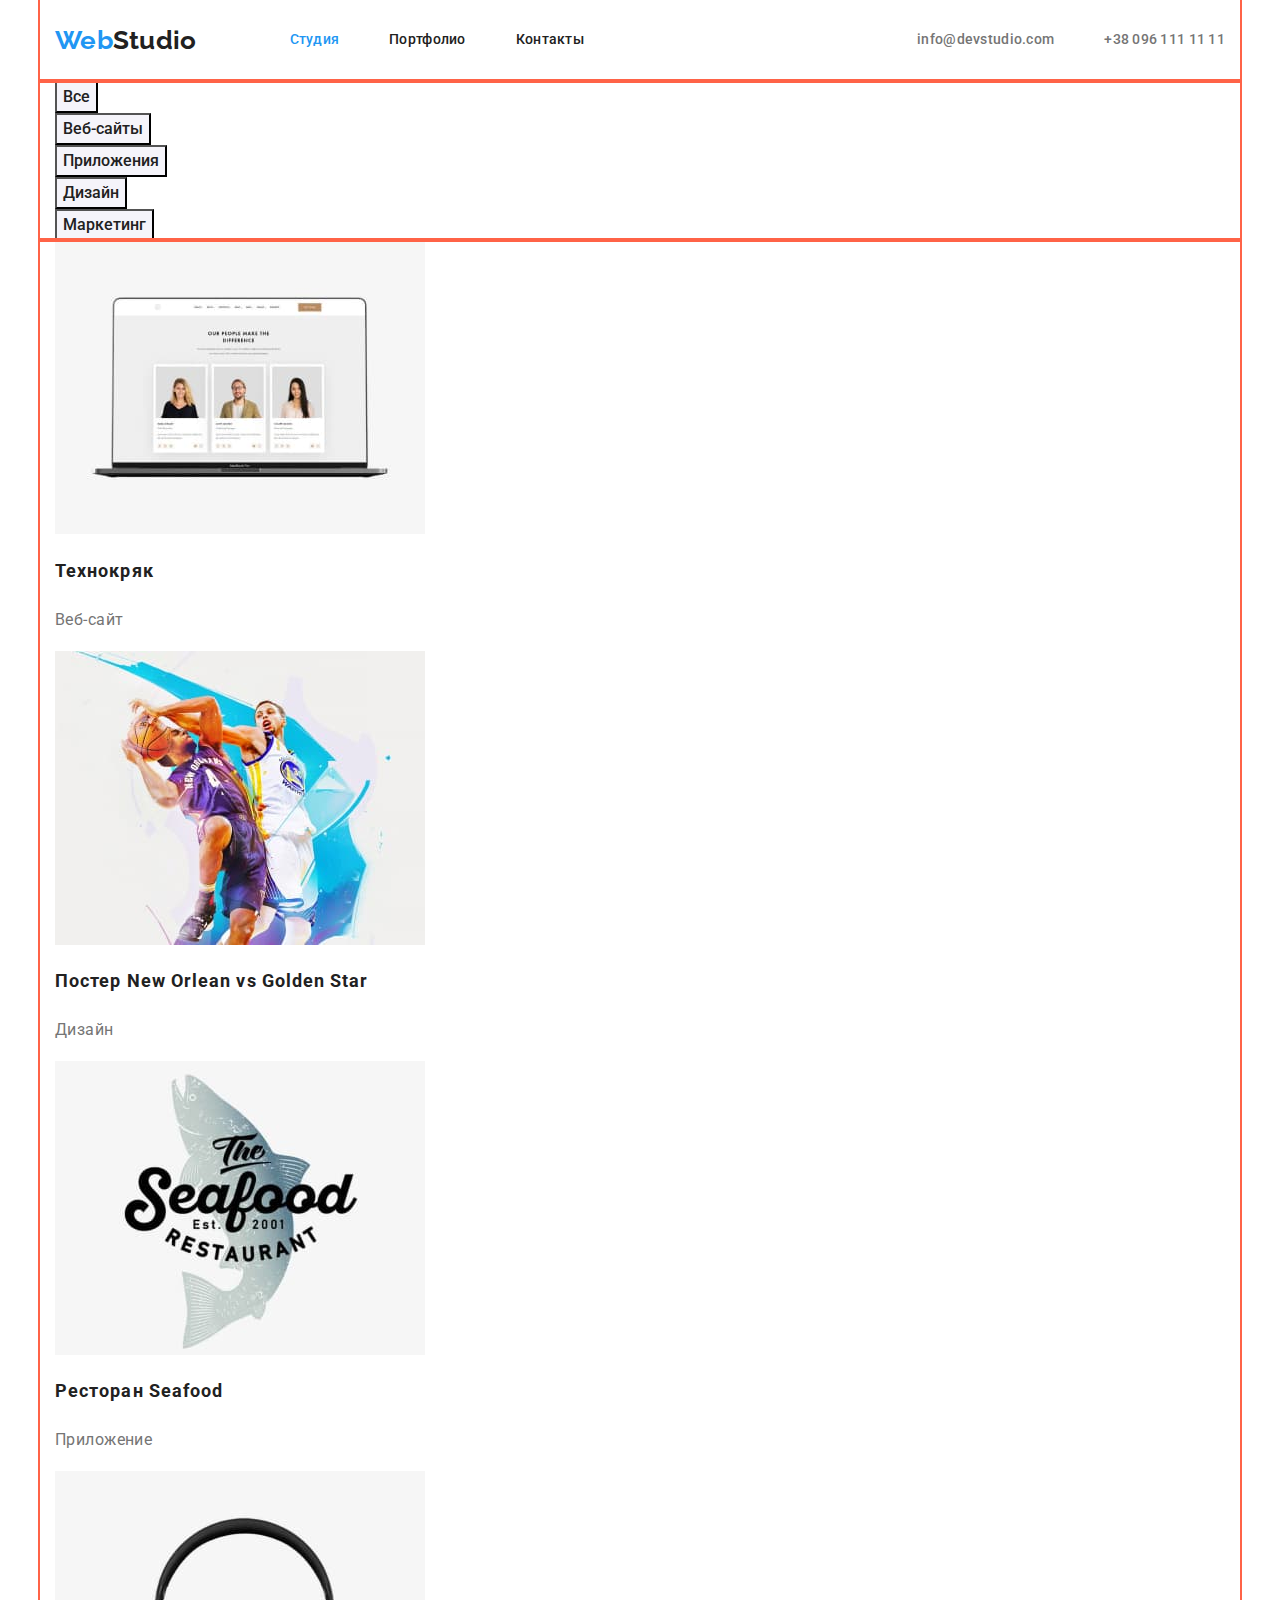
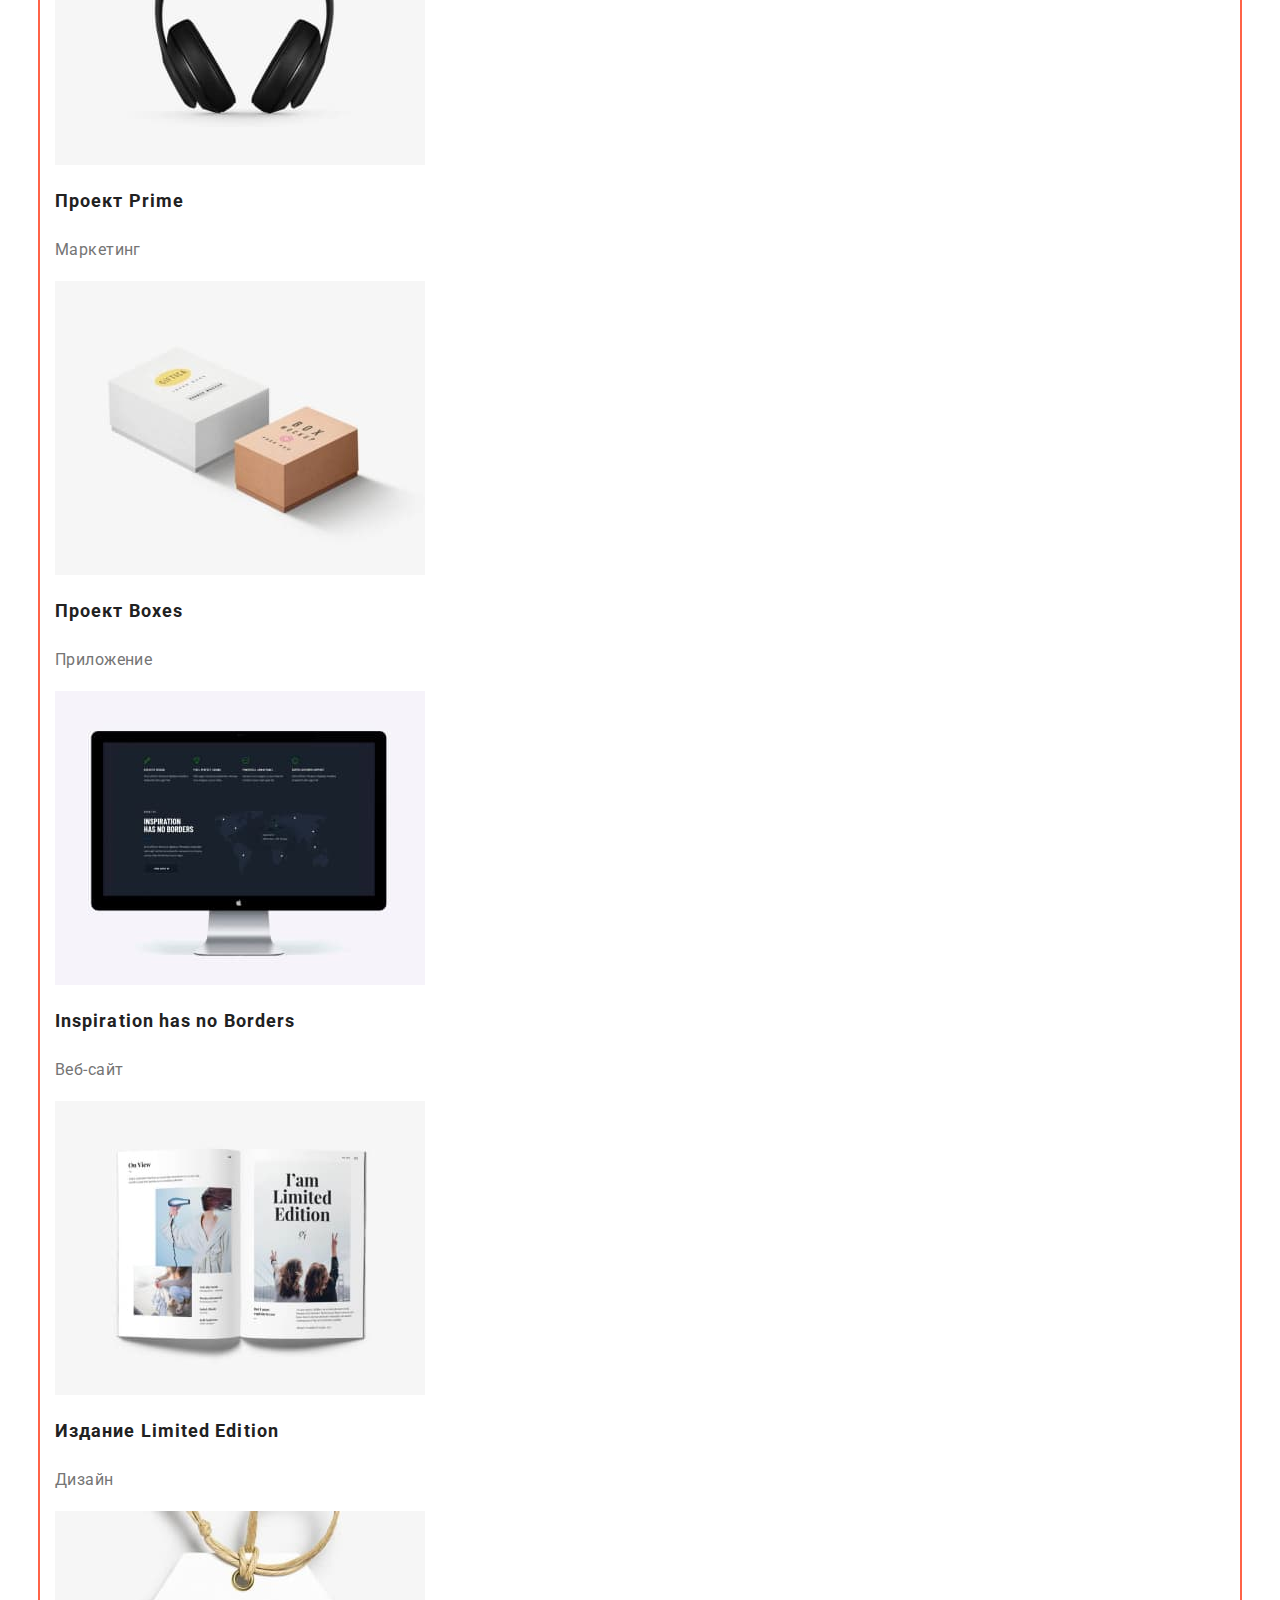
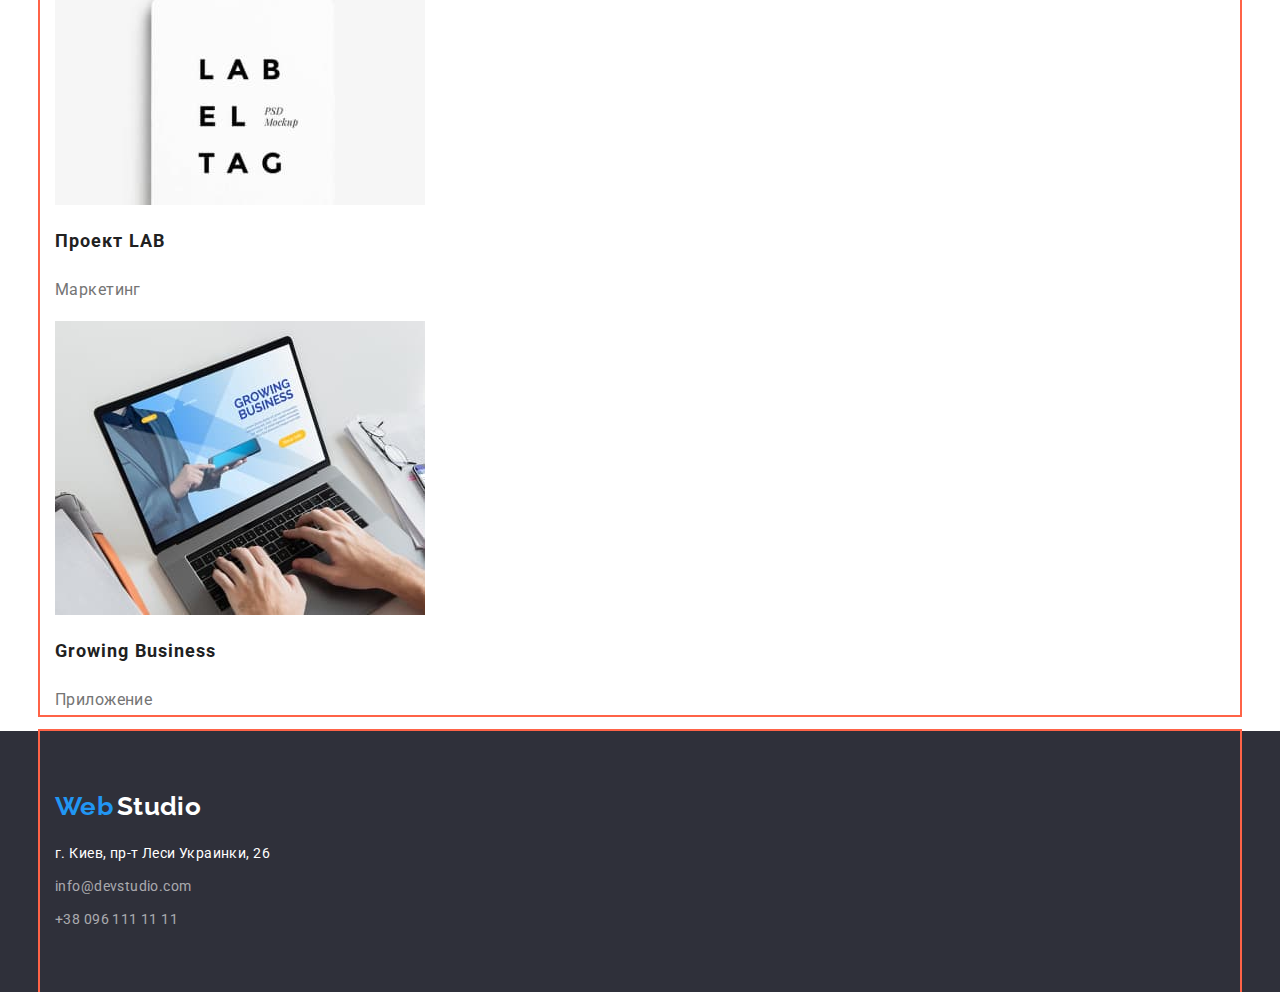
==== commit 854ac948: "add" ====
--- a/portfolio.html
+++ b/portfolio.html
@@ -39,8 +39,9 @@
         
         </header>
         <main>
-            <section>
+         <section>
                 <h1 class="visually-hidden">Портфолио</h1>
+            <div class="container">
                 <ul class="list">
                     <li><button type="button" class="btn">Все</button></li>
                     <li><button type="button" class="btn">Веб-сайты</button></li>
@@ -48,6 +49,8 @@
                     <li><button type="button" class="btn">Дизайн</button></li>
                     <li><button type="button" class="btn">Маркетинг</button></li>
                 </ul>
+            </div>
+             <div class="container">
                 <ul class="list">
                     <li class="">
                         <a href="" class="link">
@@ -113,21 +116,26 @@
                         </a>
                     </li>
                 </ul>
+             </div> 
             </section>
         </main>
 
     <footer class="group">
-        <a href="index.html" class="page-logo link "> <span class="logo-active">Web</span> <span class="logo">Studio</span></a>
-        <address class="place">
-            <ul class="menu list">
-                <li><a href="https://goo.gl/maps/wAKZmXzCCc5WXMGi8" target="blank" rel="noopener nofollow noreferrer"
-                        class="home-link link">
-                        г. Киев, пр-т Леси Украинки, 26</a></li>
-                <li><a href="mail:info@devstudio.com" class="link-direction link">info@devstudio.com</a></li>
-                <li><a href="tel:+380961111111" class="link-direction link">+38 096 111 11 11</a></li>
-            </ul>
-        </address>
+        <div class="container">
+            <a href="index.html" class="page-logo link"> <span class="logo-active">Web</span> <span
+                    class="logo">Studio</span></a>
+            <address class="place">
+                <ul class="menu">
+                    <li class="item"><a href="https://goo.gl/maps/wAKZmXzCCc5WXMGi8" target="blank"
+                            rel="noopener nofollow noreferrer" class="home-link link">
+                            г. Киев, пр-т Леси Украинки, 26</a></li>
+                    <li class="item"><a href="mail:info@devstudio.com" class="link-direction link">info@devstudio.com</a>
+                    </li>
+                    <li class="item"><a href="tel:+380961111111" class="link-direction link">+38 096 111 11 11</a></li>
+                </ul>
+            </address>
     
+        </div>
     </footer>
 </body>
 </html>--- a/css/styles.css
+++ b/css/styles.css
@@ -34,7 +34,7 @@
     margin: 0 auto;
     padding: 0 15px;
 
-    /* outline: 2px solid tomato; */
+    outline: 2px solid tomato;
 }
 /* ---------------------logo----------------- */
 .page-logo:focus{
@@ -351,6 +351,8 @@
 
 /* --------------portfolio------------------ */
 .btn{
+    display: flex;
+   
     font-weight: 500;
     font-size: 16px;
     line-height: 1.62;
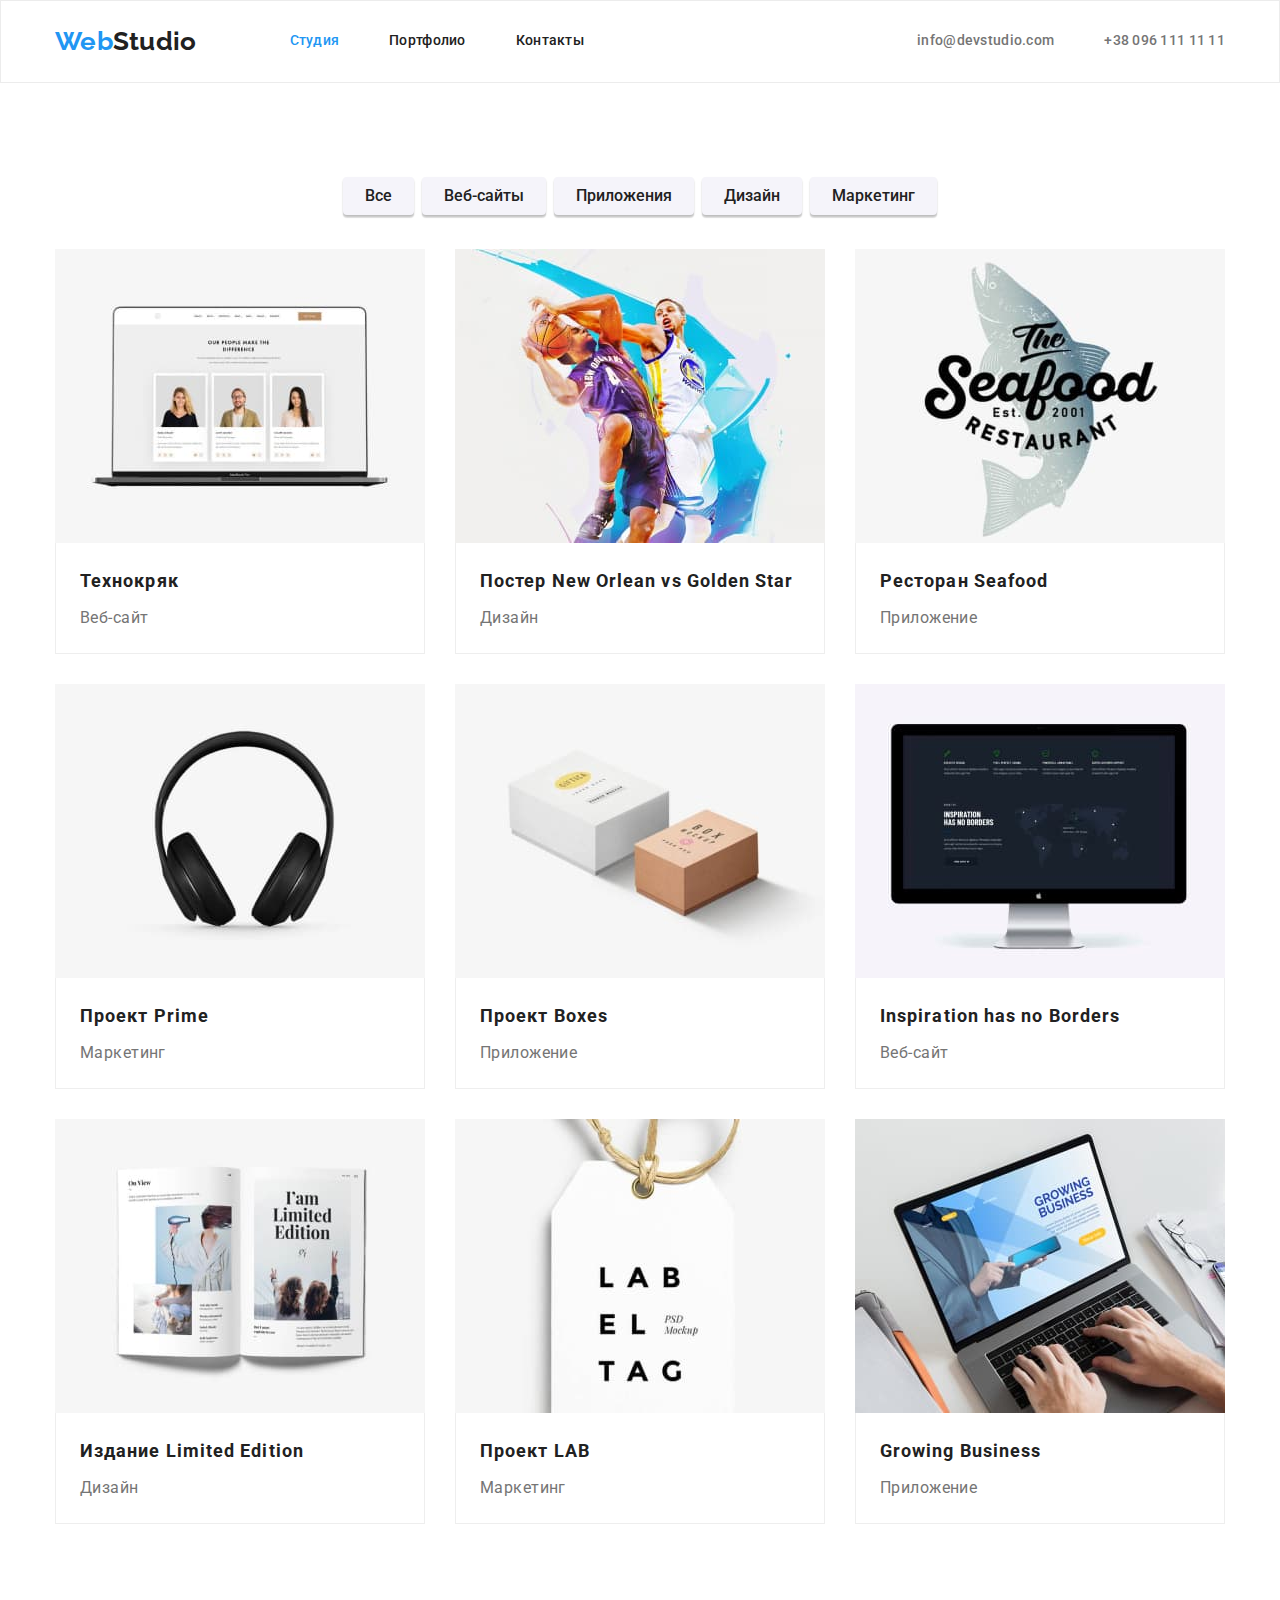
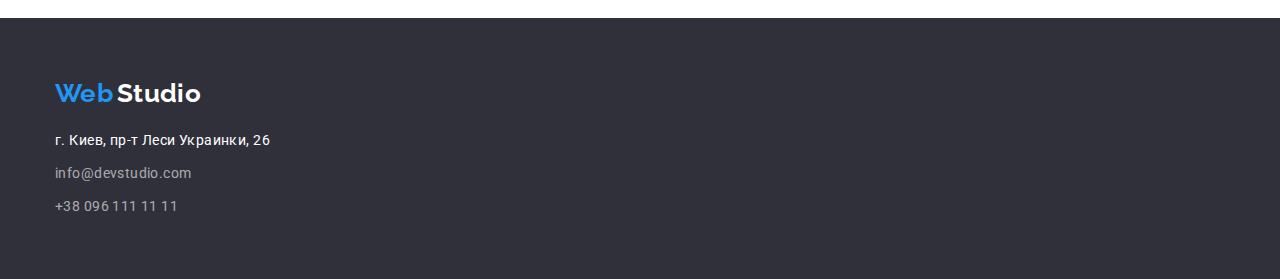
==== commit 7b8c6d3a: "add html+css+portfolio" ====
--- a/portfolio.html
+++ b/portfolio.html
@@ -4,7 +4,7 @@
     <meta charset="UTF-8">
     <meta http-equiv="X-UA-Compatible" content="IE=edge">
     <meta name="viewport" content="width=device-width, initial-scale=1.0">
-    <title>Document</title>
+    <title>Web Studio</title>
     <link rel="stylesheet" href="https://cdnjs.cloudflare.com/ajax/libs/modern-normalize/1.0.0/modern-normalize.min.css" />
 
     <link rel="preconnect" href="https://fonts.googleapis.com">
@@ -38,81 +38,114 @@
         
         
         </header>
+
         <main>
+
          <section>
+                
+            <div class="container">
                 <h1 class="visually-hidden">Портфолио</h1>
-            <div class="container">
-                <ul class="list">
-                    <li><button type="button" class="btn">Все</button></li>
-                    <li><button type="button" class="btn">Веб-сайты</button></li>
-                    <li><button type="button" class="btn">Приложения</button></li>
-                    <li><button type="button" class="btn">Дизайн</button></li>
-                    <li><button type="button" class="btn">Маркетинг</button></li>
+
+                <ul class="btn-list">
+                    <li class="item"><button type="button" class="btn">Все</button></li>
+                    <li class="item"><button type="button" class="btn">Веб-сайты</button></li>
+                    <li class="item"><button type="button" class="btn">Приложения</button></li>
+                    <li class="item"><button type="button" class="btn">Дизайн</button></li>
+                    <li class="item"><button type="button" class="btn">Маркетинг</button></li>
                 </ul>
             </div>
+
+
              <div class="container">
-                <ul class="list">
-                    <li class="">
+                <ul class="port-list">
+                    <li class="item">
                         <a href="" class="link">
                             <img src="./images/portfolio-1.jpg" alt="наши люди" width="370">
-                            <h2 class="port-title">Технокряк</h2>
-                            <p class="port-text">Веб-сайт</p>
+                               <div class="card">
+                                    <h2 class="port-title">Технокряк</h2>
+                                    <p class="port-text">Веб-сайт</p>
+                               </div> 
+                           
                         </a>
                     </li>
-                    <li>
+                    <li class="item">
                         <a href="" class="link">
                             <img src="./images/portfolio-2.jpg" alt="два баскетболиста" width="370">
-                            <h2 class="port-title">Постер New Orlean vs Golden Star</h2>
-                            <p class="port-text">Дизайн</p>
+                                <div class="card">
+                                    <h2 class="port-title">Постер New Orlean vs Golden Star</h2>
+                                    <p class="port-text">Дизайн</p>
+                                </div>
+                            
                         </a>
                     </li>
-                    <li>
+                    <li class="item">
                         <a href="" class="link">
                             <img src="./images/portfolio-3.jpg" alt="ресторан морепродуктов" width="370">
-                            <h2 class="port-title">Ресторан Seafood</h2>
-                            <p class="port-text">Приложение</p>
+                                <div class="card">
+                                    <h2 class="port-title">Ресторан Seafood</h2>
+                                    <p class="port-text">Приложение</p>
+                                </div>
+                           
                         </a>
                     </li>
-                    <li>
+                    <li class="item">
                         <a href="" class="link">
                             <img src="./images/portfolio-4.jpg" alt="наушники" width="370">
-                            <h2 class="port-title">Проект Prime</h2>
-                            <p class="port-text">Маркетинг</p>
+                                <div class="card">
+                                    <h2 class="port-title">Проект Prime</h2>
+                                    <p class="port-text">Маркетинг</p>
+                                </div>
+                            
                         </a>
                     </li>
-                    <li>
+                    <li class="item">
                         <a href="" class="link">
                             <img src="./images/portfolio-5.jpg" alt="две коробки" width="370">
-                            <h2 class="port-title">Проект Boxes</h2>
-                            <p class="port-text">Приложение</p>
+                                <div class="card">
+                                    <h2 class="port-title">Проект Boxes</h2>
+                                    <p class="port-text">Приложение</p>
+                                </div>
+                            
                         </a>
                     </li>
-                    <li>
+                    <li class="item">
                         <a href="" class="link">
                             <img src="./images/portfolio-6.jpg" alt="монитор" width="370">
-                            <h2 class="port-title">Inspiration has no Borders</h2>
-                            <p class="port-text">Веб-сайт</p>
+                                <div class="card">
+                                    <h2 class="port-title">Inspiration has no Borders</h2>
+                                    <p class="port-text">Веб-сайт</p>
+                                </div>
+                            
                         </a>
                     </li>
-                    <li>
+                    <li class="item">
                         <a href="" class="link">
                             <img src="./images/portfolio-7.jpg" alt="книга" width="370">
-                            <h2 class="port-title">Издание Limited Edition</h2>
-                            <p class="port-text">Дизайн</p>
+                                <div class="card">
+                                    <h2 class="port-title">Издание Limited Edition</h2>
+                                    <p class="port-text">Дизайн</p>
+                                </div>
+                           
                         </a>
                     </li>
-                    <li>
+                    <li class="item">
                         <a href="" class="link">
-                            <img src="./images/portfolio-8.jpg" alt="бирка">
-                            <h2 class="port-title">Проект LAB</h2>
-                            <p class="port-text">Маркетинг</p>
+                            <img src="./images/portfolio-8.jpg" alt="бирка" width="370">
+                                <div class="card">
+                                    <h2 class="port-title">Проект LAB</h2>
+                                    <p class="port-text">Маркетинг</p>
+                                </div>
+                            
                         </a>
                     </li>
-                    <li>
+                    <li class="item">
                         <a href="" class="link">
                             <img src="./images/portfolio-9.jpg" alt="ноутбук" width="370">
-                            <h2 class="port-title">Growing Business</h2>
-                            <p class="port-text">Приложение</p>
+                                <div class="card">
+                                    <h2 class="port-title">Growing Business</h2>
+                                    <p class="port-text">Приложение</p>
+                                </div>
+                         
                         </a>
                     </li>
                 </ul>
--- a/css/styles.css
+++ b/css/styles.css
@@ -18,6 +18,11 @@
     letter-spacing: 0.03em;
     
 }
+img{
+    display: block;
+    min-width: 100%;
+    height: auto;
+}
 
 ul{
     padding: 0;
@@ -34,7 +39,7 @@
     margin: 0 auto;
     padding: 0 15px;
 
-    outline: 2px solid tomato;
+    /* outline: 2px solid tomato; */
 }
 /* ---------------------logo----------------- */
 .page-logo:focus{
@@ -67,7 +72,7 @@
 
 .page-header{
     background-color: var(--white-text-color);
-    
+    border: 1px solid #ECECEC;
 
     font-weight: 500;
     line-height: 1.14;
@@ -350,25 +355,79 @@
 }
 
 /* --------------portfolio------------------ */
+.btn-list{
+    display: flex;
+    justify-content: center;
+    padding-top: 94px;
+    padding-bottom: 34px;
+}
+
+.btn-list .item+.item{
+    margin-left: 8px;
+}
+
 .btn{
     display: flex;
-   
+    border-radius: 4px;  
+    border: none; 
+    padding: 6px 22px;
+
+    color: var(--title-text-color);
+    background-color: var(--third-background-color);
+    box-shadow: 0px 3px 1px rgba(0, 0, 0, 0.1),
+    0px 1px 2px rgba(0, 0, 0, 0.08),
+    0px 2px 2px rgba(0, 0, 0, 0.12);
+
+
+    font-family: inherit;
     font-weight: 500;
     font-size: 16px;
     line-height: 1.62;
     text-align: center;
-    color: var(--title-text-color);
-    background-color: var(--third-background-color);
+ 
     cursor: pointer;
-    font-family: inherit;
-}
+    
+}
+
 .btn:hover,
 .btn:focus{
     color: var(--white-text-color);
     background-color:var(--accent-color)
 }
 /* ------------section-------------- */
+.port-list{
+    padding-bottom: 94px;
+    display: flex;
+    flex-wrap: wrap;
+}
+
+.port-list .item{
+    display: flex;
+    flex-basis: calc(100% / 3 - 30px);
+    margin-left: 30px;
+    margin-bottom: 30px;
+}
+
+.port-list .item:nth-child(3n+1){
+    margin-left: 0;
+    
+}
+.port-list .item:nth-last-child(-n+3){
+    margin-bottom: 0;
+    
+}
+.card{
+    padding: 20px 24px;
+    border-right: 1px solid #EEEEEE;
+    border-bottom: 1px solid #EEEEEE;
+    border-left: 1px solid #EEEEEE;
+
+}
 .port-title{
+    margin: 0;
+    padding: 0;
+    margin-bottom: 4px;
+
     font-weight: 700;
     font-size: 18px;
     line-height: 2;
@@ -376,7 +435,8 @@
     color: var(--title-text-color);
 }
 .port-text{
-    font-weight: 400;
+    margin: 0;
+    padding: 0;
     font-size: 16px;
     line-height: 1.88;
     color: var(--primary-text-color);
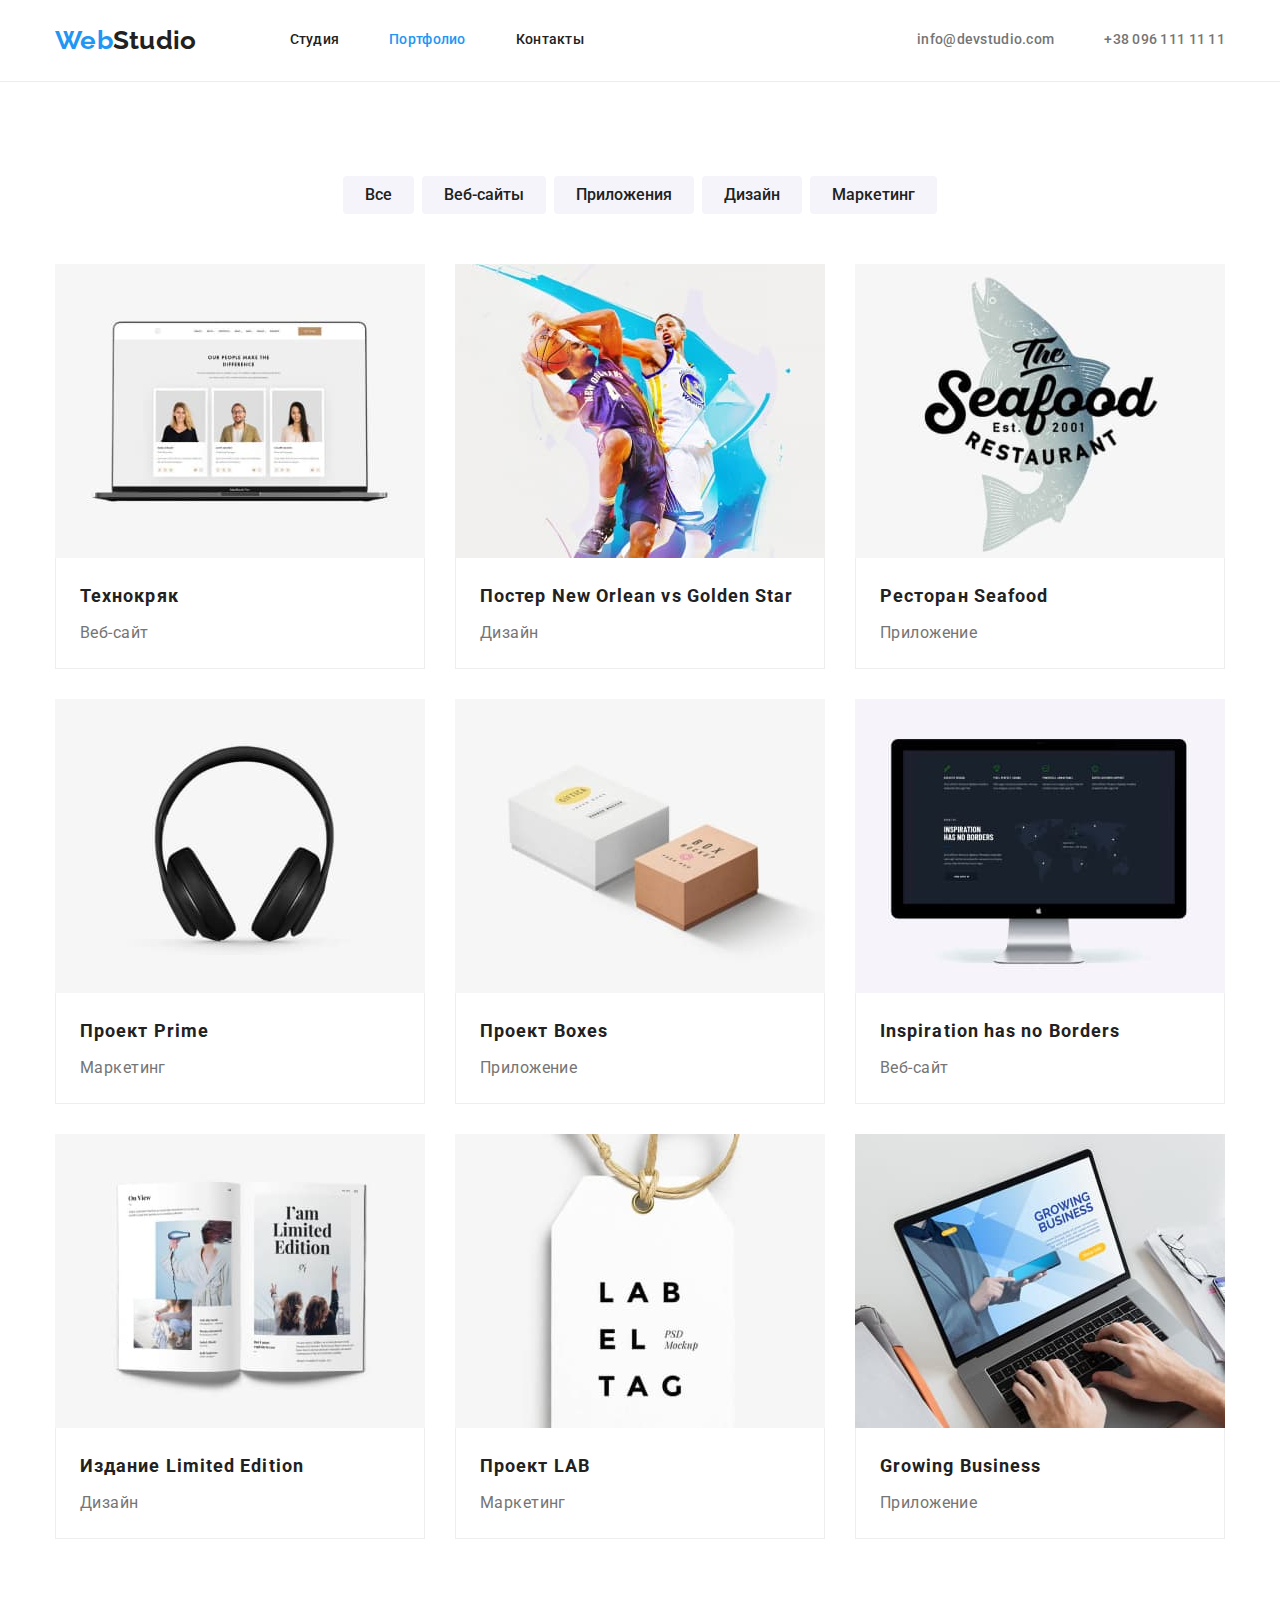
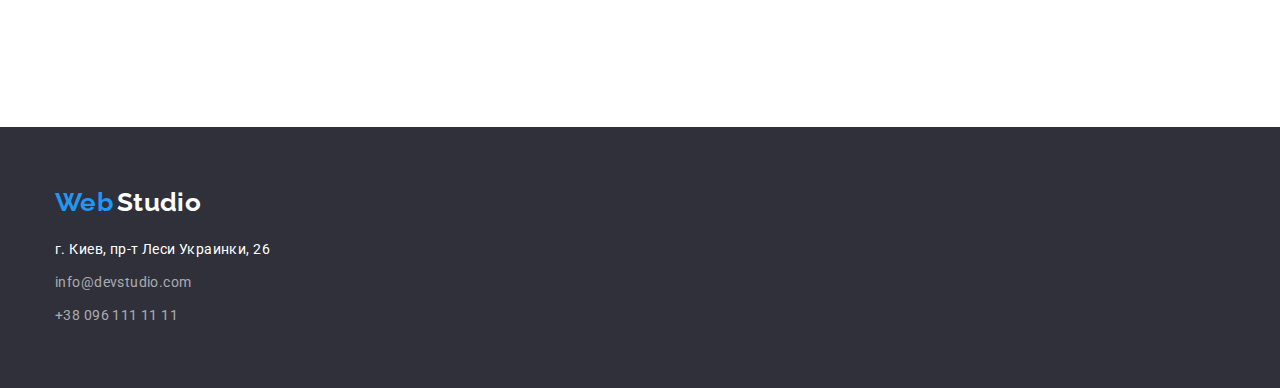
==== commit b710b703: "add webstudio hw3" ====
--- a/portfolio.html
+++ b/portfolio.html
@@ -23,8 +23,8 @@
                             class="logo">Studio</span></a>
         
                     <ul class="site-nav">
-                        <li class="item"><a href="./index.html" class="link current">Студия</a></li>
-                        <li class="item"><a href="./portfolio.html" class="link ">Портфолио</a></li>
+                        <li class="item"><a href="./index.html" class="link">Студия</a></li>
+                        <li class="item"><a href="./portfolio.html" class="link current ">Портфолио</a></li>
                         <li class="item"><a href="" class="link">Контакты</a></li>
                     </ul>
                 </nav>
@@ -41,22 +41,21 @@
 
         <main>
 
-         <section>
+         <section class="section">
                 
-            <div class="container">
-                <h1 class="visually-hidden">Портфолио</h1>
-
+        
+             <div class="container">
+                 <h1 class="visually-hidden">Портфолио</h1>
+                                
                 <ul class="btn-list">
                     <li class="item"><button type="button" class="btn">Все</button></li>
                     <li class="item"><button type="button" class="btn">Веб-сайты</button></li>
                     <li class="item"><button type="button" class="btn">Приложения</button></li>
                     <li class="item"><button type="button" class="btn">Дизайн</button></li>
                     <li class="item"><button type="button" class="btn">Маркетинг</button></li>
-                </ul>
-            </div>
+                 </ul>
 
 
-             <div class="container">
                 <ul class="port-list">
                     <li class="item">
                         <a href="" class="link">
@@ -155,7 +154,7 @@
 
     <footer class="group">
         <div class="container">
-            <a href="index.html" class="page-logo link"> <span class="logo-active">Web</span> <span
+            <a href="index.html" class="foot-logo link"> <span class="logo-active">Web</span> <span
                     class="logo">Studio</span></a>
             <address class="place">
                 <ul class="menu">
--- a/css/styles.css
+++ b/css/styles.css
@@ -30,6 +30,17 @@
     list-style: none;
 }
 
+h1,
+h2,
+h3,
+h4,
+h5,
+h6,
+p{
+    margin: 0;
+    padding: 0;
+}
+
 .link{
     text-decoration: none;
 }
@@ -41,6 +52,10 @@
 
     /* outline: 2px solid tomato; */
 }
+
+.section {
+    padding: 94px 0;
+}
 /* ---------------------logo----------------- */
 .page-logo:focus{
     color: var(--accent-color);
@@ -71,8 +86,7 @@
 /* --------------------header-------------------- */
 
 .page-header{
-    background-color: var(--white-text-color);
-    border: 1px solid #ECECEC;
+    border-bottom: 1px solid #ECECEC;
 
     font-weight: 500;
     line-height: 1.14;
@@ -109,9 +123,10 @@
 /* auth-nav */
 
 .auth-nav{
-    display: flex;
     padding-top: 32px;
     padding-bottom: 32px;
+    display: flex;
+ 
     margin-left: auto;
 }
 
@@ -120,6 +135,9 @@
 }
 
 .auth-nav .link {
+    padding-top: 32px;
+    padding-bottom: 32px;
+
     color: var(--primary-text-color);
 }
 
@@ -140,11 +158,12 @@
 }
 
 .hero{
+    padding-top: 200px;
+    padding-bottom: 200px;
     text-align: center;
 }
 
 .hero-title{
-    padding-top: 200px;
     width: 696px;
     margin: 0 auto;
     margin-bottom: 30px;
@@ -160,8 +179,6 @@
 }
 
 .hero-btn{
-    display:inline-block;
-    margin-bottom: 200px;
     padding: 10px 32px;
     border-radius: 4px;
     border: none;
@@ -210,20 +227,18 @@
 }
 
 .benefits .title{
-    margin-top: 0;
     margin-bottom: 10px;
 
     color:var(--title-text-color);
 
+    font-size: 14px;
     font-weight: 700;
     line-height: 1.14;
     text-transform: uppercase;
 }
 
 .benefits .text{
-    margin-top: 0;
-    margin-bottom: 0;
-
+    width: 270px;
     color: var(--primary-text-color);
 
     line-height: 1.71;
@@ -231,6 +246,7 @@
 
 .benefits {
     padding: 94px 0;
+    text-align: left;
  }
 
  .benefits{
@@ -240,7 +256,6 @@
 
 .team-title,
 .works-title{
-    margin-top: 0;
     margin-bottom: 50px;
 
     color: var(--title-text-color);
@@ -273,7 +288,7 @@
 }
 
 .team .title {
-    margin-top: 0;
+   
     margin-bottom: 10px;
 
     font-weight: 500;
@@ -305,7 +320,7 @@
 }
 
 .team .text{
-    margin-top: 0;
+    
     margin-bottom: 30px;
     font-weight: 400;
     font-size: 16px;
@@ -315,6 +330,8 @@
 }
 /* -------------footer-------------- */
 .group {
+    padding-top: 60px;
+    padding-bottom: 60px;
     background-color: var(--second-background-color);
 }
 
@@ -322,8 +339,8 @@
     color: var(--white-text-color);
 }
 
- .group .page-logo{
-    padding-top: 60px;
+ .group .foot-logo{
+    
     padding-bottom: 0;
     margin-bottom: 20px;
     display: block;
@@ -335,7 +352,7 @@
 
 .place {
     font-style: normal;
-    padding-bottom: 60px;
+    
 }
 .menu .link-direction {
     color: var(--footer-color);
@@ -355,11 +372,12 @@
 }
 
 /* --------------portfolio------------------ */
+
 .btn-list{
+    margin-bottom: 50px;
     display: flex;
     justify-content: center;
-    padding-top: 94px;
-    padding-bottom: 34px;
+
 }
 
 .btn-list .item+.item{
@@ -367,6 +385,7 @@
 }
 
 .btn{
+    
     display: flex;
     border-radius: 4px;  
     border: none; 
@@ -374,9 +393,9 @@
 
     color: var(--title-text-color);
     background-color: var(--third-background-color);
-    box-shadow: 0px 3px 1px rgba(0, 0, 0, 0.1),
+    /* box-shadow: 0px 3px 1px rgba(0, 0, 0, 0.1),
     0px 1px 2px rgba(0, 0, 0, 0.08),
-    0px 2px 2px rgba(0, 0, 0, 0.12);
+    0px 2px 2px rgba(0, 0, 0, 0.12); */
 
 
     font-family: inherit;
@@ -424,8 +443,7 @@
 
 }
 .port-title{
-    margin: 0;
-    padding: 0;
+ 
     margin-bottom: 4px;
 
     font-weight: 700;
@@ -435,8 +453,7 @@
     color: var(--title-text-color);
 }
 .port-text{
-    margin: 0;
-    padding: 0;
+  
     font-size: 16px;
     line-height: 1.88;
     color: var(--primary-text-color);
